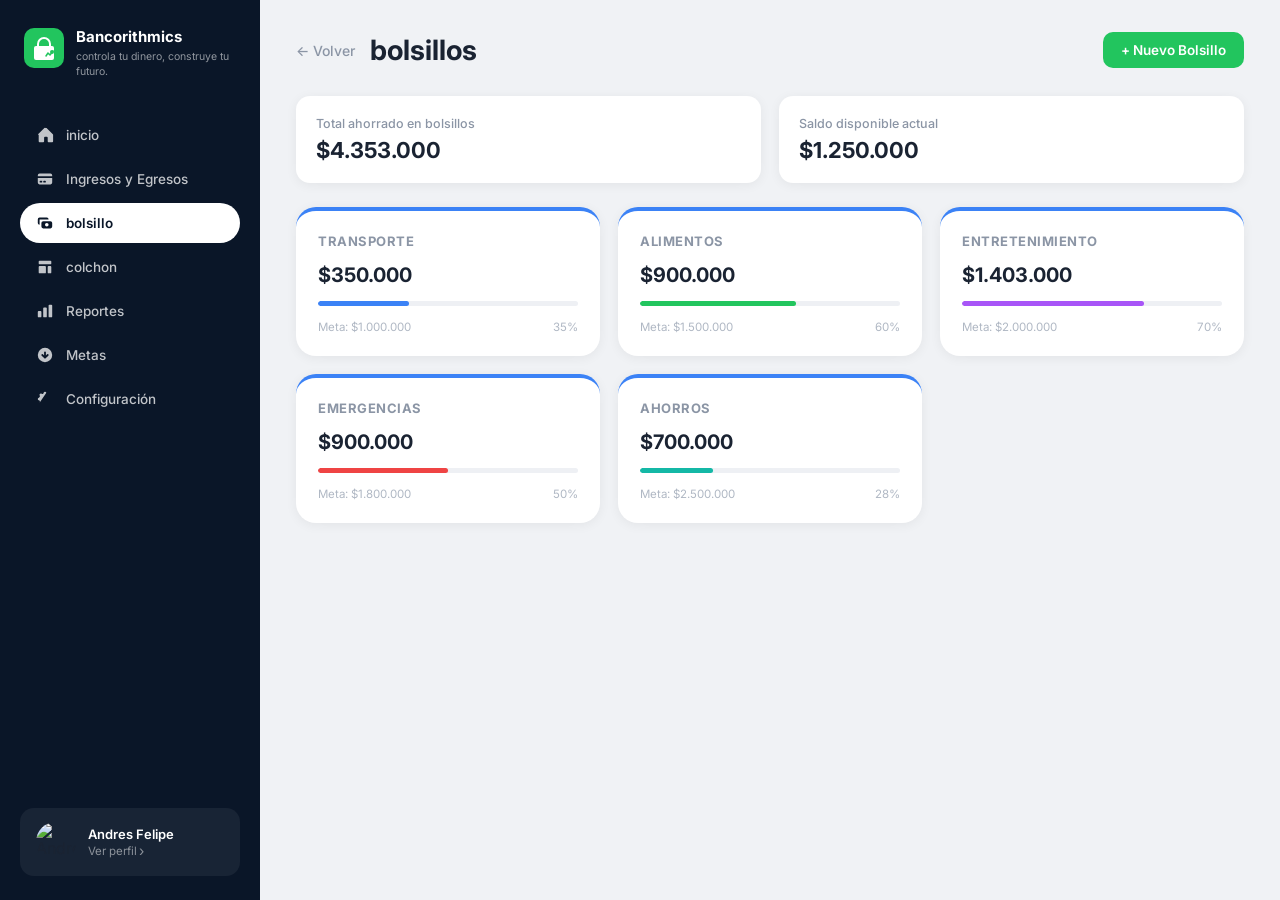
==== bolsillos.html @ 3cfa64b6 "Bolsillos" ====
<!DOCTYPE html>
<html lang="es">
<head>
    <meta charset="UTF-8">
    <meta name="viewport" content="width=device-width, initial-scale=1.0">
    <title>Bancorithmics - Bolsillos</title>
    <link rel="preconnect" href="https://fonts.googleapis.com">
    <link rel="preconnect" href="https://fonts.gstatic.com" crossorigin>
    <link href="https://fonts.googleapis.com/css2?family=Inter:wght@400;500;600;700&display=swap" rel="stylesheet">
    <link rel="stylesheet" href="style.css">
    <link rel="stylesheet" href="bolsillos.css">
</head>
<body>
    <div class="dashboard">
        <!-- Sidebar -->
        <aside class="sidebar">
            <div class="sidebar-top">
                <div class="brand">
                    <div class="brand-icon">
                        <svg viewBox="0 0 40 40" fill="none" xmlns="http://www.w3.org/2000/svg">
                            <rect width="40" height="40" rx="10" fill="#22C55E"/>
                            <path d="M12 18h16a2 2 0 012 2v10a2 2 0 01-2 2H12a2 2 0 01-2-2V20a2 2 0 012-2z" fill="#fff"/>
                            <path d="M14 18v-2a6 6 0 1112 0v2" stroke="#fff" stroke-width="2" stroke-linecap="round"/>
                            <circle cx="28" cy="24" r="2" fill="#22C55E"/>
                            <path d="M22 28l2-3 2 2 3-4" stroke="#22C55E" stroke-width="1.5" stroke-linecap="round" stroke-linejoin="round"/>
                        </svg>
                    </div>
                    <div class="brand-text">
                        <span class="brand-name">Bancorithmics</span>
                        <span class="brand-tagline">controla tu dinero, construye tu futuro.</span>
                    </div>
                </div>

                <nav class="sidebar-nav">
                    <a href="index.html" class="nav-item">
                        <svg class="nav-icon" viewBox="0 0 20 20" fill="currentColor"><path d="M10.707 2.293a1 1 0 00-1.414 0l-7 7A1 1 0 003 10v7a1 1 0 001 1h4a1 1 0 001-1v-4a1 1 0 011-1h2a1 1 0 011 1v4a1 1 0 001 1h4a1 1 0 001-1v-7a1 1 0 00-.293-.707l-7-7z"/></svg>
                        inicio
                    </a>
                    <a href="#" class="nav-item">
                        <svg class="nav-icon" viewBox="0 0 20 20" fill="currentColor"><path d="M4 4a2 2 0 00-2 2v1h16V6a2 2 0 00-2-2H4z"/><path fill-rule="evenodd" d="M18 9H2v5a2 2 0 002 2h12a2 2 0 002-2V9zM4 13a1 1 0 011-1h1a1 1 0 110 2H5a1 1 0 01-1-1zm5-1a1 1 0 100 2h1a1 1 0 100-2H9z" clip-rule="evenodd"/></svg>
                        Ingresos y Egresos
                    </a>
                    <a href="bolsillos.html" class="nav-item active">
                        <svg class="nav-icon" viewBox="0 0 20 20" fill="currentColor"><path fill-rule="evenodd" d="M4 4a2 2 0 00-2 2v4a2 2 0 002 2V6h10a2 2 0 00-2-2H4zm2 6a2 2 0 012-2h8a2 2 0 012 2v4a2 2 0 01-2 2H8a2 2 0 01-2-2v-4zm6 4a2 2 0 100-4 2 2 0 000 4z" clip-rule="evenodd"/></svg>
                        bolsillo
                    </a>
                    <a href="#" class="nav-item">
                        <svg class="nav-icon" viewBox="0 0 20 20" fill="currentColor"><path d="M3 4a1 1 0 011-1h12a1 1 0 011 1v2a1 1 0 01-1 1H4a1 1 0 01-1-1V4zM3 10a1 1 0 011-1h6a1 1 0 011 1v6a1 1 0 01-1 1H4a1 1 0 01-1-1v-6zM14 9a1 1 0 00-1 1v6a1 1 0 001 1h2a1 1 0 001-1v-6a1 1 0 00-1-1h-2z"/></svg>
                        colchon
                    </a>
                    <a href="#" class="nav-item">
                        <svg class="nav-icon" viewBox="0 0 20 20" fill="currentColor"><path d="M2 11a1 1 0 011-1h2a1 1 0 011 1v5a1 1 0 01-1 1H3a1 1 0 01-1-1v-5zM8 7a1 1 0 011-1h2a1 1 0 011 1v9a1 1 0 01-1 1H9a1 1 0 01-1-1V7zM14 4a1 1 0 011-1h2a1 1 0 011 1v12a1 1 0 01-1 1h-2a1 1 0 01-1-1V4z"/></svg>
                        Reportes
                    </a>
                    <a href="#" class="nav-item">
                        <svg class="nav-icon" viewBox="0 0 20 20" fill="currentColor"><path fill-rule="evenodd" d="M10 18a8 8 0 100-16 8 8 0 000 16zm1-11a1 1 0 10-2 0v3.586L7.707 9.293a1 1 0 00-1.414 1.414l3 3a1 1 0 001.414 0l3-3a1 1 0 00-1.414-1.414L11 10.586V7z" clip-rule="evenodd"/></svg>
                        Metas
                    </a>
                    <a href="#" class="nav-item">
                        <svg class="nav-icon" viewBox="0 0 20 20" fill="currentColor"><path fill-rule="evenodd" d="M11.49 3.17c-.38-1.56-2.6-1.56-2.98 0a1.532 1.532 0 01-2.286.948c-1.372-.836-2.942.734-2.106 2.106.54.885.06 2.042-.947 2.287-1.561.379-1.561 2.6 0 2.978a1.532 1.532 0 01.947 2.287-.836 1.372.734 2.942 2.106 2.106a1.532 1.532 0 012.287.947c.379 1.561 2.6 1.561 2.978 0a1.533 1.533 0 012.287-.947c1.372.836 2.942-.734 2.106-2.106a1.533 1.533 0 01.947-2.287c1.561-.379 1.561-2.6 0-2.978a1.532 1.532 0 01-.947-2.287c.836-1.372-.734-2.942-2.106-2.106a1.532 1.532 0 01-2.287-.947zM10 13a3 3 0 100-6 3 3 0 000 6z" clip-rule="evenodd"/></svg>
                        Configuración
                    </a>
                </nav>
            </div>

            <div class="sidebar-profile">
                <img src="https://i.pravatar.cc/80?img=12" alt="Andres Felipe" class="profile-avatar">
                <div class="profile-info">
                    <span class="profile-name">Andres Felipe</span>
                    <a href="#" class="profile-link">Ver perfil <span>&rsaquo;</span></a>
                </div>
            </div>
        </aside>

        <!-- Main content -->
        <main class="main">
            <header class="main-header">
                <div class="header-title-wrapper">
                    <a href="index.html" class="back-link">&larr; Volver</a>
                    <h1 class="page-title">bolsillos</h1>
                </div>
                <div class="header-actions">
                    <button class="btn-primary" id="btn-crear-bolsillo">+ Nuevo Bolsillo</button>
                </div>
            </header>

            <!-- Summary Stats for Pockets -->
            <section class="bolsillos-stats">
                <div class="stat-card">
                    <span class="stat-label">Total ahorrado en bolsillos</span>
                    <span class="stat-amount" id="total-bolsillos">$4.353.000</span>
                </div>
                <div class="stat-card">
                    <span class="stat-label">Saldo disponible actual</span>
                    <span class="stat-amount" id="saldo-disponible-view">$1.250.000</span>
                </div>
            </section>

            <!-- Pockets Grid -->
            <section class="bolsillos-grid" id="bolsillos-grid">
                <article class="bolsillo-card" onclick="openTransferModal('transporte')">
                    <div class="bolsillo-card-header">
                        <span class="bolsillo-title">TRANSPORTE</span>
                    </div>
                    <span class="bolsillo-amount">$350.000</span>
                    <div class="progress-bar">
                        <div class="progress-fill fill-blue" style="width: 35%"></div>
                    </div>
                    <div class="bolsillo-footer">
                        <span>Meta: $1.000.000</span>
                        <span>35%</span>
                    </div>
                </article>

                <article class="bolsillo-card" onclick="openTransferModal('alimentos')">
                    <div class="bolsillo-card-header">
                        <span class="bolsillo-title">ALIMENTOS</span>
                    </div>
                    <span class="bolsillo-amount">$900.000</span>
                    <div class="progress-bar">
                        <div class="progress-fill fill-green" style="width: 60%"></div>
                    </div>
                    <div class="bolsillo-footer">
                        <span>Meta: $1.500.000</span>
                        <span>60%</span>
                    </div>
                </article>

                <article class="bolsillo-card" onclick="openTransferModal('entretenimiento')">
                    <div class="bolsillo-card-header">
                        <span class="bolsillo-title">ENTRETENIMIENTO</span>
                    </div>
                    <span class="bolsillo-amount">$1.403.000</span>
                    <div class="progress-bar">
                        <div class="progress-fill fill-purple" style="width: 70%"></div>
                    </div>
                    <div class="bolsillo-footer">
                        <span>Meta: $2.000.000</span>
                        <span>70%</span>
                    </div>
                </article>

                <article class="bolsillo-card" onclick="openTransferModal('emergencias')">
                    <div class="bolsillo-card-header">
                        <span class="bolsillo-title">EMERGENCIAS</span>
                    </div>
                    <span class="bolsillo-amount">$900.000</span>
                    <div class="progress-bar">
                        <div class="progress-fill fill-red" style="width: 50%"></div>
                    </div>
                    <div class="bolsillo-footer">
                        <span>Meta: $1.800.000</span>
                        <span>50%</span>
                    </div>
                </article>

                <article class="bolsillo-card" onclick="openTransferModal('ahorros')">
                    <div class="bolsillo-card-header">
                        <span class="bolsillo-title">AHORROS</span>
                    </div>
                    <span class="bolsillo-amount">$700.000</span>
                    <div class="progress-bar">
                        <div class="progress-fill fill-teal" style="width: 28%"></div>
                    </div>
                    <div class="bolsillo-footer">
                        <span>Meta: $2.500.000</span>
                        <span>28%</span>
                    </div>
                </article>
            </section>
        </main>
    </div>

    <!-- Modal: Transferir o Gestionar Bolsillo -->
    <div class="modal-overlay" id="modal-transfer" hidden>
        <div class="modal">
            <div class="modal-header-box">
                <button class="modal-close" data-close-modal>&times;</button>
                <h2 id="modal-pocket-title">Bolsillo</h2>
                <span class="modal-pocket-amount" id="modal-pocket-balance">$0</span>
                <span class="modal-pocket-goal" id="modal-pocket-goal">Meta: $0</span>
            </div>

            <div class="modal-tabs">
                <button class="modal-tab active" data-tab="guardar">Guardar</button>
                <button class="modal-tab" data-tab="sacar">Sacar</button>
                <button class="modal-tab" data-tab="meta">Editar Meta</button>
            </div>

            <div class="modal-body">
                <div class="tab-panel active" id="tab-guardar">
                    <label>¿Cuánto dinero deseas guardar?</label>
                    <input type="number" class="modal-input" id="input-guardar" placeholder="Ej: 50000">
                    <p class="modal-subtext">Disponible: <span id="disponible-guardar">$0</span></p>
                    <button class="btn-action" id="btn-confirm-guardar">Guardar en bolsillo</button>
                </div>

                <div class="tab-panel" id="tab-sacar">
                    <label>¿Cuánto dinero deseas retirar?</label>
                    <input type="number" class="modal-input" id="input-sacar" placeholder="Ej: 20000">
                    <p class="modal-subtext">En bolsillo: <span id="en-bolsillo-sacar">$0</span></p>
                    <button class="btn-action" id="btn-confirm-sacar">Sacar a disponible</button>
                </div>

                <div class="tab-panel" id="tab-meta">
                    <label>Nueva meta de ahorro</label>
                    <input type="number" class="modal-input" id="input-meta" placeholder="Ej: 1000000">
                    <button class="btn-action" id="btn-confirm-meta">Actualizar meta</button>
                </div>
            </div>
        </div>
    </div>

    <!-- Modal: Crear Nuevo Bolsillo -->
    <div class="modal-overlay" id="modal-crear" hidden>
        <div class="modal">
            <div class="modal-header-box">
                <button class="modal-close" data-close-modal>&times;</button>
                <h2>Crear Nuevo Bolsillo</h2>
            </div>
            <div class="modal-body">
                <label>Nombre del bolsillo</label>
                <input type="text" class="modal-input" id="input-nombre-nuevo" placeholder="Ej: Viaje, Universidad...">
                
                <label>Meta de ahorro inicial (Opcional)</label>
                <input type="number" class="modal-input" id="input-meta-nuevo" placeholder="Ej: 500000">

                <button class="btn-action" id="btn-confirm-crear">Crear Bolsillo</button>
            </div>
        </div>
    </div>

    <!-- Toast de notificaciones -->
    <div class="toast-container" id="toast-container"></div>

    <script src="script.js"></script>
</body>
</html>
---- style.css ----
/* ===== Variables ===== */
:root {
    --sidebar-bg: #0a1628;
    --sidebar-hover: rgba(255, 255, 255, 0.06);
    --sidebar-text: rgba(255, 255, 255, 0.75);
    --sidebar-active-bg: #ffffff;
    --sidebar-active-text: #0a1628;
    --main-bg: #f0f2f5;
    --card-bg: #ffffff;
    --text-primary: #1a2332;
    --text-secondary: #8b95a5;
    --text-muted: #b0b8c4;
    --link-blue: #3b82f6;
    --green: #22c55e;
    --green-light: #dcfce7;
    --blue: #3b82f6;
    --blue-light: #dbeafe;
    --red: #ef4444;
    --red-light: #fee2e2;
    --purple: #a855f7;
    --purple-light: #f3e8ff;
    --teal: #14b8a6;
    --teal-light: #ccfbf1;
    --shadow: 0 2px 12px rgba(0, 0, 0, 0.06);
    --radius-lg: 20px;
    --radius-md: 14px;
    --radius-sm: 10px;
    --sidebar-width: 260px;
}

/* ===== Reset ===== */
*, *::before, *::after {
    box-sizing: border-box;
    margin: 0;
    padding: 0;
}

body {
    font-family: 'Inter', 'Segoe UI', system-ui, sans-serif;
    background: var(--main-bg);
    color: var(--text-primary);
    min-height: 100vh;
    -webkit-font-smoothing: antialiased;
}

a {
    text-decoration: none;
    color: inherit;
}

button {
    border: none;
    background: none;
    cursor: pointer;
    font-family: inherit;
}

/* ===== Layout ===== */
.dashboard {
    display: flex;
    min-height: 100vh;
}

/* ===== Sidebar ===== */
.sidebar {
    width: var(--sidebar-width);
    min-width: var(--sidebar-width);
    background: var(--sidebar-bg);
    display: flex;
    flex-direction: column;
    justify-content: space-between;
    padding: 28px 20px 24px;
    position: fixed;
    top: 0;
    left: 0;
    bottom: 0;
    z-index: 100;
}

.sidebar-top {
    display: flex;
    flex-direction: column;
    gap: 36px;
}

.brand {
    display: flex;
    align-items: flex-start;
    gap: 12px;
    padding: 0 4px;
}

.brand-icon svg {
    width: 40px;
    height: 40px;
    flex-shrink: 0;
}

.brand-text {
    display: flex;
    flex-direction: column;
    gap: 4px;
}

.brand-name {
    font-size: 15px;
    font-weight: 700;
    color: #ffffff;
    line-height: 1.2;
}

.brand-tagline {
    font-size: 10.5px;
    color: rgba(255, 255, 255, 0.55);
    line-height: 1.4;
}

.sidebar-nav {
    display: flex;
    flex-direction: column;
    gap: 4px;
}

.nav-item {
    display: flex;
    align-items: center;
    gap: 12px;
    padding: 11px 16px;
    border-radius: 50px;
    font-size: 13.5px;
    font-weight: 500;
    color: var(--sidebar-text);
    transition: background 0.15s, color 0.15s;
}

.nav-item:hover {
    background: var(--sidebar-hover);
    color: #ffffff;
}

.nav-item.active {
    background: var(--sidebar-active-bg);
    color: var(--sidebar-active-text);
    font-weight: 600;
}

.nav-icon {
    width: 18px;
    height: 18px;
    flex-shrink: 0;
}

.sidebar-profile {
    display: flex;
    align-items: center;
    gap: 12px;
    padding: 14px 16px;
    background: rgba(255, 255, 255, 0.06);
    border-radius: var(--radius-md);
    margin-top: 24px;
}

.profile-avatar {
    width: 40px;
    height: 40px;
    border-radius: 50%;
    object-fit: cover;
    flex-shrink: 0;
}

.profile-info {
    display: flex;
    flex-direction: column;
    gap: 2px;
}

.profile-name {
    font-size: 13px;
    font-weight: 600;
    color: #ffffff;
}

.profile-link {
    font-size: 11.5px;
    color: rgba(255, 255, 255, 0.5);
    display: flex;
    align-items: center;
    gap: 2px;
}

.profile-link span {
    font-size: 14px;
    line-height: 1;
}

/* ===== Main ===== */
.main {
    flex: 1;
    margin-left: var(--sidebar-width);
    padding: 32px 36px 40px;
    min-height: 100vh;
}

.main-header {
    display: flex;
    align-items: center;
    justify-content: space-between;
    margin-bottom: 28px;
}

.page-title {
    font-size: 28px;
    font-weight: 700;
    color: var(--text-primary);
    text-transform: lowercase;
}

.header-actions {
    display: flex;
    gap: 10px;
}

.icon-btn {
    width: 42px;
    height: 42px;
    background: var(--card-bg);
    border-radius: var(--radius-sm);
    box-shadow: var(--shadow);
    display: flex;
    align-items: center;
    justify-content: center;
    color: var(--text-secondary);
    transition: color 0.15s, box-shadow 0.15s;
}

.icon-btn svg {
    width: 20px;
    height: 20px;
}

.icon-btn:hover {
    color: var(--text-primary);
    box-shadow: 0 4px 16px rgba(0, 0, 0, 0.1);
}

/* ===== Summary Cards ===== */
.summary-cards {
    display: grid;
    grid-template-columns: repeat(4, 1fr);
    gap: 18px;
    margin-bottom: 24px;
}

.summary-card {
    background: var(--card-bg);
    border-radius: var(--radius-lg);
    box-shadow: var(--shadow);
    padding: 22px 20px;
    display: flex;
    align-items: flex-start;
    gap: 14px;
}

.summary-icon {
    width: 44px;
    height: 44px;
    border-radius: 12px;
    display: flex;
    align-items: center;
    justify-content: center;
    flex-shrink: 0;
}

.summary-icon svg {
    width: 22px;
    height: 22px;
}

.icon-green {
    background: var(--green-light);
    color: var(--green);
}

.icon-blue {
    background: var(--blue-light);
    color: var(--blue);
}

.icon-green-light {
    background: #ecfdf5;
    color: #10b981;
}

.icon-red {
    background: var(--red-light);
    color: var(--red);
}

.summary-data {
    display: flex;
    flex-direction: column;
    gap: 2px;
    min-width: 0;
}

.summary-label {
    font-size: 12px;
    color: var(--text-secondary);
    font-weight: 500;
}

.summary-amount {
    font-size: 20px;
    font-weight: 700;
    color: var(--text-primary);
    letter-spacing: -0.3px;
    line-height: 1.3;
}

.summary-sub {
    font-size: 11px;
    color: var(--text-muted);
    margin-top: 2px;
}

/* ===== Panels ===== */
.panels {
    display: grid;
    grid-template-columns: 1.15fr 0.85fr;
    gap: 20px;
    align-items: start;
}

.panel {
    background: var(--card-bg);
    border-radius: var(--radius-lg);
    box-shadow: var(--shadow);
    padding: 24px 26px;
}

.panel-header {
    display: flex;
    align-items: center;
    justify-content: space-between;
    margin-bottom: 22px;
}

.panel-title {
    font-size: 16px;
    font-weight: 700;
    color: var(--text-primary);
}

.panel-link {
    font-size: 13px;
    font-weight: 500;
    color: var(--link-blue);
}

.panel-link:hover {
    text-decoration: underline;
}

/* ===== Movements ===== */
.movement-list {
    display: flex;
    flex-direction: column;
    gap: 6px;
}

.movement-item {
    display: flex;
    align-items: center;
    justify-content: space-between;
    padding: 14px 0;
    border-bottom: 1px solid #f0f2f5;
}

.movement-item:last-child {
    border-bottom: none;
    padding-bottom: 0;
}

.movement-left {
    display: flex;
    align-items: center;
    gap: 14px;
}

.movement-icon {
    width: 44px;
    height: 44px;
    border-radius: 12px;
    display: flex;
    align-items: center;
    justify-content: center;
    flex-shrink: 0;
}

.movement-icon svg {
    width: 20px;
    height: 20px;
}

.icon-green-bg {
    background: var(--green-light);
    color: var(--green);
}

.icon-red-bg {
    background: var(--red-light);
    color: var(--red);
}

.movement-info {
    display: flex;
    flex-direction: column;
    gap: 2px;
}

.movement-name {
    font-size: 14px;
    font-weight: 600;
    color: var(--text-primary);
    text-transform: capitalize;
}

.movement-type {
    font-size: 12px;
    color: var(--text-muted);
}

.movement-right {
    display: flex;
    flex-direction: column;
    align-items: flex-end;
    gap: 4px;
}

.movement-amount {
    font-size: 14px;
    font-weight: 700;
}

.movement-amount.positive {
    color: var(--green);
}

.movement-amount.negative {
    color: var(--red);
}

.movement-date {
    font-size: 12px;
    color: var(--text-muted);
}

/* ===== Pockets ===== */
.pocket-list {
    display: flex;
    flex-direction: column;
    gap: 18px;
}

.pocket-item {
    display: flex;
    flex-direction: column;
    gap: 8px;
}

.pocket-row {
    display: flex;
    align-items: center;
    justify-content: space-between;
}

.pocket-left {
    display: flex;
    align-items: center;
    gap: 10px;
}

.pocket-icon {
    width: 32px;
    height: 32px;
    border-radius: 8px;
    display: flex;
    align-items: center;
    justify-content: center;
    flex-shrink: 0;
}

.pocket-icon svg {
    width: 16px;
    height: 16px;
}

.icon-blue-bg {
    background: var(--blue-light);
    color: var(--blue);
}

.icon-purple-bg {
    background: var(--purple-light);
    color: var(--purple);
}

.icon-teal-bg {
    background: var(--teal-light);
    color: var(--teal);
}

.pocket-name {
    font-size: 11.5px;
    font-weight: 700;
    color: var(--text-primary);
    letter-spacing: 0.3px;
}

.pocket-amount {
    font-size: 13px;
    font-weight: 700;
    color: var(--text-primary);
}

.progress-bar {
    height: 5px;
    background: #eef0f4;
    border-radius: 99px;
    overflow: hidden;
}

.progress-fill {
    height: 100%;
    border-radius: 99px;
    transition: width 0.4s ease;
}

.fill-blue { background: var(--blue); }
.fill-green { background: var(--green); }
.fill-purple { background: var(--purple); }
.fill-red { background: var(--red); }
.fill-teal { background: var(--teal); }

/* ===== Responsive ===== */
@media (max-width: 1200px) {
    .summary-cards {
        grid-template-columns: repeat(2, 1fr);
    }

    .panels {
        grid-template-columns: 1fr;
    }
}

@media (max-width: 768px) {
    .sidebar {
        transform: translateX(-100%);
    }

    .main {
        margin-left: 0;
        padding: 24px 20px;
    }

    .summary-cards {
        grid-template-columns: 1fr;
    }

    .page-title {
        font-size: 24px;
    }
}
---- bolsillos.css ----
/* ===== Estilos específicos para Bolsillos (Estilo Junior Avanzado) ===== */
.header-title-wrapper {
    display: flex;
    align-items: center;
    gap: 15px;
}

.back-link {
    font-size: 14px;
    font-weight: 500;
    color: var(--text-secondary);
    transition: color 0.15s;
}

.back-link:hover {
    color: var(--text-primary);
}

.bolsillos-stats {
    display: grid;
    grid-template-columns: repeat(2, 1fr);
    gap: 18px;
    margin-bottom: 24px;
}

.stat-card {
    background: var(--card-bg);
    border-radius: var(--radius-md);
    padding: 20px;
    box-shadow: var(--shadow);
    display: flex;
    flex-direction: column;
    gap: 6px;
}

.stat-label {
    font-size: 12.5px;
    color: var(--text-secondary);
    font-weight: 500;
}

.stat-amount {
    font-size: 22px;
    font-weight: 700;
    color: var(--text-primary);
}

.bolsillos-grid {
    display: grid;
    grid-template-columns: repeat(auto-fill, minmax(260px, 1fr));
    gap: 18px;
}

.bolsillo-card {
    background: var(--card-bg);
    border-radius: var(--radius-lg);
    box-shadow: var(--shadow);
    padding: 22px;
    display: flex;
    flex-direction: column;
    gap: 14px;
    cursor: pointer;
    border-top: 4px solid var(--blue);
    transition: transform 0.15s ease, box-shadow 0.15s ease;
}

.bolsillo-card:hover {
    transform: translateY(-2px);
    box-shadow: 0 6px 20px rgba(0, 0, 0, 0.08);
}

.bolsillo-card-header {
    display: flex;
    justify-content: space-between;
    align-items: flex-start;
}

.bolsillo-title {
    font-size: 13px;
    font-weight: 700;
    color: var(--text-secondary);
    letter-spacing: 0.5px;
}

.bolsillo-amount {
    font-size: 20px;
    font-weight: 700;
    color: var(--text-primary);
}

.bolsillo-footer {
    display: flex;
    justify-content: space-between;
    align-items: center;
    font-size: 11.5px;
    color: var(--text-muted);
}

/* Botones y Modales Sencillos */
.btn-primary {
    background: var(--green);
    color: #ffffff;
    padding: 10px 18px;
    border-radius: var(--radius-sm);
    font-size: 13.5px;
    font-weight: 600;
    transition: opacity 0.15s;
}

.btn-primary:hover {
    opacity: 0.9;
}

.modal-overlay {
    position: fixed;
    top: 0;
    left: 0;
    width: 100%;
    height: 100%;
    background: rgba(10, 22, 40, 0.6);
    display: flex;
    justify-content: center;
    align-items: center;
    z-index: 1000;
}

.modal-overlay[hidden] {
    display: none;
}

.modal {
    background: #ffffff;
    width: 100%;
    max-width: 380px;
    border-radius: var(--radius-lg);
    padding: 24px;
    box-shadow: 0 10px 30px rgba(0, 0, 0, 0.15);
}

.modal-header-box {
    position: relative;
    text-align: center;
    margin-bottom: 16px;
}

.modal-close {
    position: absolute;
    right: 0;
    top: 0;
    font-size: 20px;
    color: var(--text-secondary);
}

.modal-header-box h2 {
    font-size: 16px;
    font-weight: 700;
    color: var(--text-primary);
    margin-bottom: 4px;
}

.modal-pocket-amount {
    font-size: 24px;
    font-weight: 700;
    color: var(--green);
    display: block;
}

.modal-pocket-goal {
    font-size: 12px;
    color: var(--text-muted);
}

.modal-tabs {
    display: flex;
    border-bottom: 1px solid #eef0f4;
    margin-bottom: 16px;
}

.modal-tab {
    flex: 1;
    padding: 8px;
    font-size: 12.5px;
    font-weight: 500;
    color: var(--text-secondary);
    text-align: center;
    border-bottom: 2px solid transparent;
}

.modal-tab.active {
    color: var(--blue);
    border-bottom-color: var(--blue);
    font-weight: 600;
}

.tab-panel {
    display: none;
}

.tab-panel.active {
    display: block;
}

.modal-body label {
    font-size: 12px;
    font-weight: 500;
    color: var(--text-secondary);
    display: block;
    margin-bottom: 6px;
}

.modal-input {
    width: 100%;
    padding: 10px 12px;
    border: 1px solid #d1d5db;
    border-radius: var(--radius-sm);
    font-size: 15px;
    font-family: inherit;
    margin-bottom: 8px;
}

.modal-subtext {
    font-size: 12px;
    color: var(--text-muted);
    margin-bottom: 16px;
}

.btn-action {
    width: 100%;
    background: var(--blue);
    color: white;
    padding: 12px;
    border-radius: var(--radius-sm);
    font-size: 14px;
    font-weight: 600;
    margin-top: 6px;
}

.toast-container {
    position: fixed;
    bottom: 20px;
    right: 20px;
    z-index: 2000;
    display: flex;
    flex-direction: column;
    gap: 8px;
}

.toast {
    background: #0a1628;
    color: white;
    padding: 10px 16px;
    border-radius: var(--radius-sm);
    font-size: 13px;
    box-shadow: 0 4px 12px rgba(0,0,0,0.15);
}

@media (max-width: 768px) {
    .bolsillos-stats {
        grid-template-columns: 1fr;
    }
}
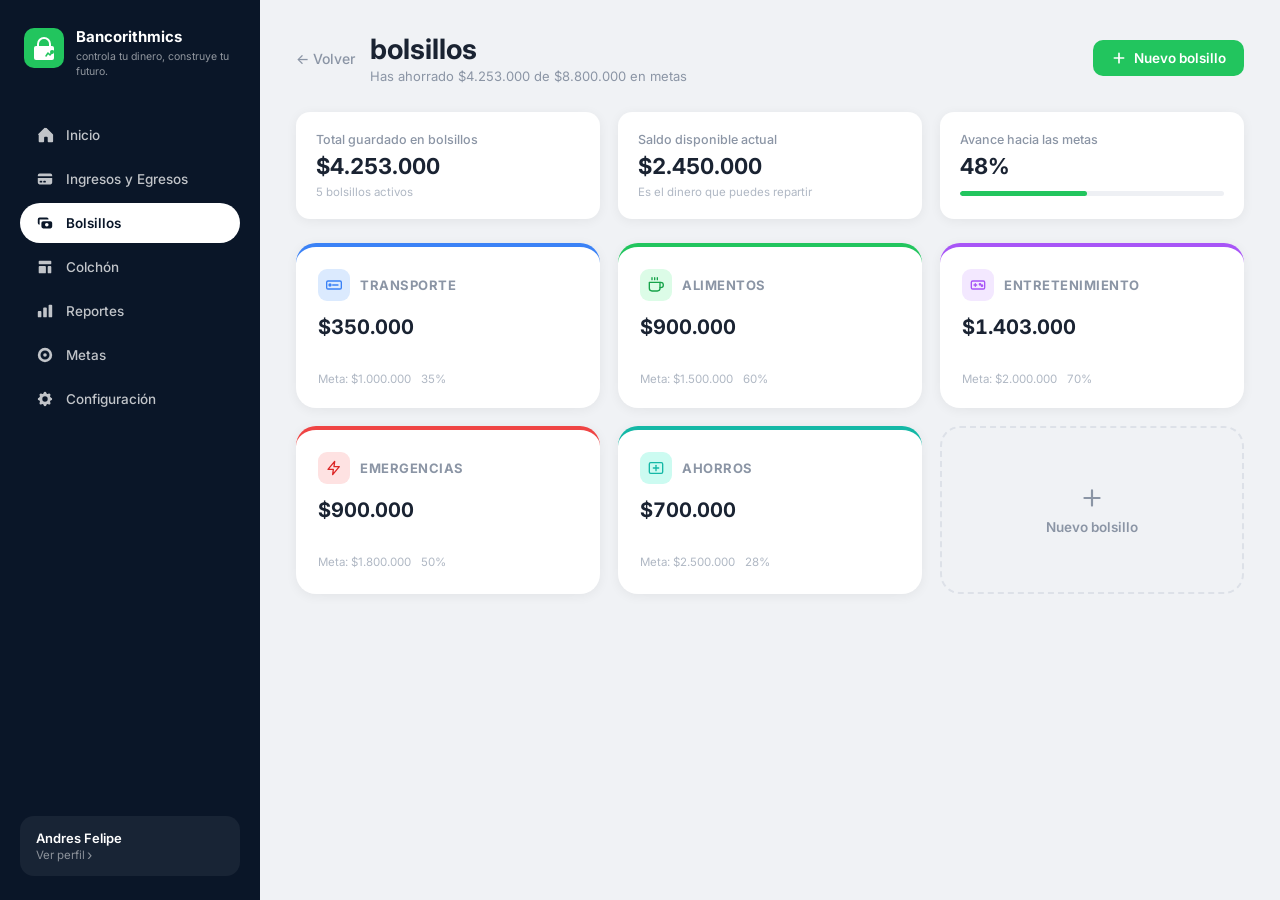
==== commit 64de6c07: "Cambios finales" ====
--- a/bolsillos.html
+++ b/bolsillos.html
@@ -8,231 +8,183 @@
     <link rel="preconnect" href="https://fonts.gstatic.com" crossorigin>
     <link href="https://fonts.googleapis.com/css2?family=Inter:wght@400;500;600;700&display=swap" rel="stylesheet">
     <link rel="stylesheet" href="style.css">
+    <link rel="stylesheet" href="paginas.css">
     <link rel="stylesheet" href="bolsillos.css">
 </head>
 <body>
     <div class="dashboard">
-        <!-- Sidebar -->
-        <aside class="sidebar">
-            <div class="sidebar-top">
-                <div class="brand">
-                    <div class="brand-icon">
-                        <svg viewBox="0 0 40 40" fill="none" xmlns="http://www.w3.org/2000/svg">
-                            <rect width="40" height="40" rx="10" fill="#22C55E"/>
-                            <path d="M12 18h16a2 2 0 012 2v10a2 2 0 01-2 2H12a2 2 0 01-2-2V20a2 2 0 012-2z" fill="#fff"/>
-                            <path d="M14 18v-2a6 6 0 1112 0v2" stroke="#fff" stroke-width="2" stroke-linecap="round"/>
-                            <circle cx="28" cy="24" r="2" fill="#22C55E"/>
-                            <path d="M22 28l2-3 2 2 3-4" stroke="#22C55E" stroke-width="1.5" stroke-linecap="round" stroke-linejoin="round"/>
-                        </svg>
-                    </div>
-                    <div class="brand-text">
-                        <span class="brand-name">Bancorithmics</span>
-                        <span class="brand-tagline">controla tu dinero, construye tu futuro.</span>
-                    </div>
-                </div>
+        <aside class="sidebar"></aside>
 
-                <nav class="sidebar-nav">
-                    <a href="index.html" class="nav-item">
-                        <svg class="nav-icon" viewBox="0 0 20 20" fill="currentColor"><path d="M10.707 2.293a1 1 0 00-1.414 0l-7 7A1 1 0 003 10v7a1 1 0 001 1h4a1 1 0 001-1v-4a1 1 0 011-1h2a1 1 0 011 1v4a1 1 0 001 1h4a1 1 0 001-1v-7a1 1 0 00-.293-.707l-7-7z"/></svg>
-                        inicio
-                    </a>
-                    <a href="#" class="nav-item">
-                        <svg class="nav-icon" viewBox="0 0 20 20" fill="currentColor"><path d="M4 4a2 2 0 00-2 2v1h16V6a2 2 0 00-2-2H4z"/><path fill-rule="evenodd" d="M18 9H2v5a2 2 0 002 2h12a2 2 0 002-2V9zM4 13a1 1 0 011-1h1a1 1 0 110 2H5a1 1 0 01-1-1zm5-1a1 1 0 100 2h1a1 1 0 100-2H9z" clip-rule="evenodd"/></svg>
-                        Ingresos y Egresos
-                    </a>
-                    <a href="bolsillos.html" class="nav-item active">
-                        <svg class="nav-icon" viewBox="0 0 20 20" fill="currentColor"><path fill-rule="evenodd" d="M4 4a2 2 0 00-2 2v4a2 2 0 002 2V6h10a2 2 0 00-2-2H4zm2 6a2 2 0 012-2h8a2 2 0 012 2v4a2 2 0 01-2 2H8a2 2 0 01-2-2v-4zm6 4a2 2 0 100-4 2 2 0 000 4z" clip-rule="evenodd"/></svg>
-                        bolsillo
-                    </a>
-                    <a href="#" class="nav-item">
-                        <svg class="nav-icon" viewBox="0 0 20 20" fill="currentColor"><path d="M3 4a1 1 0 011-1h12a1 1 0 011 1v2a1 1 0 01-1 1H4a1 1 0 01-1-1V4zM3 10a1 1 0 011-1h6a1 1 0 011 1v6a1 1 0 01-1 1H4a1 1 0 01-1-1v-6zM14 9a1 1 0 00-1 1v6a1 1 0 001 1h2a1 1 0 001-1v-6a1 1 0 00-1-1h-2z"/></svg>
-                        colchon
-                    </a>
-                    <a href="#" class="nav-item">
-                        <svg class="nav-icon" viewBox="0 0 20 20" fill="currentColor"><path d="M2 11a1 1 0 011-1h2a1 1 0 011 1v5a1 1 0 01-1 1H3a1 1 0 01-1-1v-5zM8 7a1 1 0 011-1h2a1 1 0 011 1v9a1 1 0 01-1 1H9a1 1 0 01-1-1V7zM14 4a1 1 0 011-1h2a1 1 0 011 1v12a1 1 0 01-1 1h-2a1 1 0 01-1-1V4z"/></svg>
-                        Reportes
-                    </a>
-                    <a href="#" class="nav-item">
-                        <svg class="nav-icon" viewBox="0 0 20 20" fill="currentColor"><path fill-rule="evenodd" d="M10 18a8 8 0 100-16 8 8 0 000 16zm1-11a1 1 0 10-2 0v3.586L7.707 9.293a1 1 0 00-1.414 1.414l3 3a1 1 0 001.414 0l3-3a1 1 0 00-1.414-1.414L11 10.586V7z" clip-rule="evenodd"/></svg>
-                        Metas
-                    </a>
-                    <a href="#" class="nav-item">
-                        <svg class="nav-icon" viewBox="0 0 20 20" fill="currentColor"><path fill-rule="evenodd" d="M11.49 3.17c-.38-1.56-2.6-1.56-2.98 0a1.532 1.532 0 01-2.286.948c-1.372-.836-2.942.734-2.106 2.106.54.885.06 2.042-.947 2.287-1.561.379-1.561 2.6 0 2.978a1.532 1.532 0 01.947 2.287-.836 1.372.734 2.942 2.106 2.106a1.532 1.532 0 012.287.947c.379 1.561 2.6 1.561 2.978 0a1.533 1.533 0 012.287-.947c1.372.836 2.942-.734 2.106-2.106a1.533 1.533 0 01.947-2.287c1.561-.379 1.561-2.6 0-2.978a1.532 1.532 0 01-.947-2.287c.836-1.372-.734-2.942-2.106-2.106a1.532 1.532 0 01-2.287-.947zM10 13a3 3 0 100-6 3 3 0 000 6z" clip-rule="evenodd"/></svg>
-                        Configuración
-                    </a>
-                </nav>
-            </div>
-
-            <div class="sidebar-profile">
-                <img src="https://i.pravatar.cc/80?img=12" alt="Andres Felipe" class="profile-avatar">
-                <div class="profile-info">
-                    <span class="profile-name">Andres Felipe</span>
-                    <a href="#" class="profile-link">Ver perfil <span>&rsaquo;</span></a>
-                </div>
-            </div>
-        </aside>
-
-        <!-- Main content -->
         <main class="main">
             <header class="main-header">
                 <div class="header-title-wrapper">
                     <a href="index.html" class="back-link">&larr; Volver</a>
-                    <h1 class="page-title">bolsillos</h1>
+                    <div>
+                        <h1 class="page-title">bolsillos</h1>
+                        <p class="page-subtitle" id="subtitulo">Organiza tu dinero por categorías</p>
+                    </div>
                 </div>
                 <div class="header-actions">
-                    <button class="btn-primary" id="btn-crear-bolsillo">+ Nuevo Bolsillo</button>
+                    <button class="btn-primary" id="btn-crear-bolsillo">
+                        <svg viewBox="0 0 24 24" fill="none" stroke="currentColor" stroke-width="2.5" stroke-linecap="round"><path d="M12 5v14M5 12h14"/></svg>
+                        Nuevo bolsillo
+                    </button>
                 </div>
             </header>
 
-            <!-- Summary Stats for Pockets -->
+            <!-- Resumen -->
             <section class="bolsillos-stats">
                 <div class="stat-card">
-                    <span class="stat-label">Total ahorrado en bolsillos</span>
-                    <span class="stat-amount" id="total-bolsillos">$4.353.000</span>
+                    <span class="stat-label">Total guardado en bolsillos</span>
+                    <span class="stat-amount" id="total-bolsillos">$0</span>
+                    <span class="stat-extra" id="extra-bolsillos"></span>
                 </div>
                 <div class="stat-card">
                     <span class="stat-label">Saldo disponible actual</span>
-                    <span class="stat-amount" id="saldo-disponible-view">$1.250.000</span>
+                    <span class="stat-amount" id="saldo-disponible-view">$0</span>
+                    <span class="stat-extra">Es el dinero que puedes repartir</span>
+                </div>
+                <div class="stat-card">
+                    <span class="stat-label">Avance hacia las metas</span>
+                    <span class="stat-amount" id="avance-metas">0%</span>
+                    <div class="progress-bar" style="margin-top:6px">
+                        <div class="progress-fill fill-green" id="barra-metas" style="width:0%"></div>
+                    </div>
                 </div>
             </section>
 
-            <!-- Pockets Grid -->
-            <section class="bolsillos-grid" id="bolsillos-grid">
-                <article class="bolsillo-card" onclick="openTransferModal('transporte')">
-                    <div class="bolsillo-card-header">
-                        <span class="bolsillo-title">TRANSPORTE</span>
-                    </div>
-                    <span class="bolsillo-amount">$350.000</span>
-                    <div class="progress-bar">
-                        <div class="progress-fill fill-blue" style="width: 35%"></div>
-                    </div>
-                    <div class="bolsillo-footer">
-                        <span>Meta: $1.000.000</span>
-                        <span>35%</span>
-                    </div>
-                </article>
-
-                <article class="bolsillo-card" onclick="openTransferModal('alimentos')">
-                    <div class="bolsillo-card-header">
-                        <span class="bolsillo-title">ALIMENTOS</span>
-                    </div>
-                    <span class="bolsillo-amount">$900.000</span>
-                    <div class="progress-bar">
-                        <div class="progress-fill fill-green" style="width: 60%"></div>
-                    </div>
-                    <div class="bolsillo-footer">
-                        <span>Meta: $1.500.000</span>
-                        <span>60%</span>
-                    </div>
-                </article>
-
-                <article class="bolsillo-card" onclick="openTransferModal('entretenimiento')">
-                    <div class="bolsillo-card-header">
-                        <span class="bolsillo-title">ENTRETENIMIENTO</span>
-                    </div>
-                    <span class="bolsillo-amount">$1.403.000</span>
-                    <div class="progress-bar">
-                        <div class="progress-fill fill-purple" style="width: 70%"></div>
-                    </div>
-                    <div class="bolsillo-footer">
-                        <span>Meta: $2.000.000</span>
-                        <span>70%</span>
-                    </div>
-                </article>
-
-                <article class="bolsillo-card" onclick="openTransferModal('emergencias')">
-                    <div class="bolsillo-card-header">
-                        <span class="bolsillo-title">EMERGENCIAS</span>
-                    </div>
-                    <span class="bolsillo-amount">$900.000</span>
-                    <div class="progress-bar">
-                        <div class="progress-fill fill-red" style="width: 50%"></div>
-                    </div>
-                    <div class="bolsillo-footer">
-                        <span>Meta: $1.800.000</span>
-                        <span>50%</span>
-                    </div>
-                </article>
-
-                <article class="bolsillo-card" onclick="openTransferModal('ahorros')">
-                    <div class="bolsillo-card-header">
-                        <span class="bolsillo-title">AHORROS</span>
-                    </div>
-                    <span class="bolsillo-amount">$700.000</span>
-                    <div class="progress-bar">
-                        <div class="progress-fill fill-teal" style="width: 28%"></div>
-                    </div>
-                    <div class="bolsillo-footer">
-                        <span>Meta: $2.500.000</span>
-                        <span>28%</span>
-                    </div>
-                </article>
-            </section>
+            <!-- Bolsillos -->
+            <section class="bolsillos-grid" id="bolsillos-grid"></section>
         </main>
     </div>
 
-    <!-- Modal: Transferir o Gestionar Bolsillo -->
+    <!-- Modal: gestionar bolsillo -->
     <div class="modal-overlay" id="modal-transfer" hidden>
-        <div class="modal">
+        <div class="modal" role="dialog" aria-modal="true" aria-labelledby="modal-pocket-title">
             <div class="modal-header-box">
-                <button class="modal-close" data-close-modal>&times;</button>
+                <button class="modal-close" data-close-modal aria-label="Cerrar">&times;</button>
                 <h2 id="modal-pocket-title">Bolsillo</h2>
                 <span class="modal-pocket-amount" id="modal-pocket-balance">$0</span>
                 <span class="modal-pocket-goal" id="modal-pocket-goal">Meta: $0</span>
             </div>
 
-            <div class="modal-tabs">
+            <div class="modal-tabs" role="tablist">
                 <button class="modal-tab active" data-tab="guardar">Guardar</button>
                 <button class="modal-tab" data-tab="sacar">Sacar</button>
-                <button class="modal-tab" data-tab="meta">Editar Meta</button>
+                <button class="modal-tab" data-tab="editar">Editar</button>
             </div>
 
             <div class="modal-body">
+                <!-- Guardar -->
                 <div class="tab-panel active" id="tab-guardar">
-                    <label>¿Cuánto dinero deseas guardar?</label>
-                    <input type="number" class="modal-input" id="input-guardar" placeholder="Ej: 50000">
-                    <p class="modal-subtext">Disponible: <span id="disponible-guardar">$0</span></p>
-                    <button class="btn-action" id="btn-confirm-guardar">Guardar en bolsillo</button>
+                    <div class="modal-resumen">
+                        <span>Disponible<b id="disponible-guardar">$0</b></span>
+                        <span>Falta para la meta<b id="falta-meta">$0</b></span>
+                    </div>
+                    <label for="input-guardar">¿Cuánto dinero deseas guardar?</label>
+                    <div class="campo-monto">
+                        <span class="simbolo">$</span>
+                        <input type="text" class="modal-input" id="input-guardar" placeholder="0">
+                    </div>
+                    <div class="chips-monto" id="chips-guardar"></div>
+                    <p class="mensaje-error" id="error-guardar"></p>
+                    <button class="btn-action btn-verde" id="btn-confirm-guardar">Guardar en bolsillo</button>
                 </div>
 
+                <!-- Sacar -->
                 <div class="tab-panel" id="tab-sacar">
-                    <label>¿Cuánto dinero deseas retirar?</label>
-                    <input type="number" class="modal-input" id="input-sacar" placeholder="Ej: 20000">
-                    <p class="modal-subtext">En bolsillo: <span id="en-bolsillo-sacar">$0</span></p>
+                    <div class="modal-resumen">
+                        <span>En el bolsillo<b id="en-bolsillo-sacar">$0</b></span>
+                        <span>Volverá a<b>Saldo disponible</b></span>
+                    </div>
+                    <label for="input-sacar">¿Cuánto dinero deseas retirar?</label>
+                    <div class="campo-monto">
+                        <span class="simbolo">$</span>
+                        <input type="text" class="modal-input" id="input-sacar" placeholder="0">
+                    </div>
+                    <div class="chips-monto" id="chips-sacar"></div>
+                    <p class="mensaje-error" id="error-sacar"></p>
                     <button class="btn-action" id="btn-confirm-sacar">Sacar a disponible</button>
                 </div>
 
-                <div class="tab-panel" id="tab-meta">
-                    <label>Nueva meta de ahorro</label>
-                    <input type="number" class="modal-input" id="input-meta" placeholder="Ej: 1000000">
-                    <button class="btn-action" id="btn-confirm-meta">Actualizar meta</button>
+                <!-- Editar -->
+                <div class="tab-panel" id="tab-editar">
+                    <div class="campo">
+                        <label for="input-nombre-editar">Nombre</label>
+                        <input type="text" class="modal-input" id="input-nombre-editar" maxlength="28">
+                    </div>
+                    <div class="campo">
+                        <label for="input-meta">Meta de ahorro</label>
+                        <div class="campo-monto">
+                            <span class="simbolo">$</span>
+                            <input type="text" class="modal-input" id="input-meta" placeholder="0">
+                        </div>
+                    </div>
+                    <label>Color</label>
+                    <div class="selector-visual" id="colores-editar"></div>
+                    <label>Icono</label>
+                    <div class="selector-visual" id="iconos-editar"></div>
+                    <p class="mensaje-error" id="error-editar"></p>
+                    <button class="btn-action" id="btn-confirm-meta">Guardar cambios</button>
+
+                    <div class="modal-footer">
+                        <button class="btn-ghost peligro" id="btn-eliminar-bolsillo">
+                            <svg viewBox="0 0 24 24" fill="none" stroke="currentColor" stroke-width="2" stroke-linecap="round"><path d="M3 6h18M8 6V4h8v2M19 6l-1 14H6L5 6"/></svg>
+                            Eliminar bolsillo
+                        </button>
+                    </div>
                 </div>
             </div>
         </div>
     </div>
 
-    <!-- Modal: Crear Nuevo Bolsillo -->
+    <!-- Modal: crear bolsillo -->
     <div class="modal-overlay" id="modal-crear" hidden>
-        <div class="modal">
+        <div class="modal" role="dialog" aria-modal="true" aria-labelledby="titulo-crear">
             <div class="modal-header-box">
-                <button class="modal-close" data-close-modal>&times;</button>
-                <h2>Crear Nuevo Bolsillo</h2>
+                <button class="modal-close" data-close-modal aria-label="Cerrar">&times;</button>
+                <h2 id="titulo-crear">Crear nuevo bolsillo</h2>
             </div>
             <div class="modal-body">
-                <label>Nombre del bolsillo</label>
-                <input type="text" class="modal-input" id="input-nombre-nuevo" placeholder="Ej: Viaje, Universidad...">
-                
-                <label>Meta de ahorro inicial (Opcional)</label>
-                <input type="number" class="modal-input" id="input-meta-nuevo" placeholder="Ej: 500000">
+                <div class="campo">
+                    <label for="input-nombre-nuevo">Nombre del bolsillo</label>
+                    <input type="text" class="modal-input" id="input-nombre-nuevo" placeholder="Ej: Viaje, Universidad..." maxlength="28">
+                </div>
 
-                <button class="btn-action" id="btn-confirm-crear">Crear Bolsillo</button>
+                <div class="campo-fila">
+                    <div class="campo">
+                        <label for="input-meta-nuevo">Meta (opcional)</label>
+                        <div class="campo-monto">
+                            <span class="simbolo">$</span>
+                            <input type="text" class="modal-input" id="input-meta-nuevo" placeholder="0">
+                        </div>
+                    </div>
+                    <div class="campo">
+                        <label for="input-inicial-nuevo">Depósito inicial</label>
+                        <div class="campo-monto">
+                            <span class="simbolo">$</span>
+                            <input type="text" class="modal-input" id="input-inicial-nuevo" placeholder="0">
+                        </div>
+                    </div>
+                </div>
+
+                <p class="modal-subtext">Disponible ahora: <span id="disponible-crear">$0</span></p>
+
+                <label>Color</label>
+                <div class="selector-visual" id="colores-crear"></div>
+                <label>Icono</label>
+                <div class="selector-visual" id="iconos-crear"></div>
+
+                <p class="mensaje-error" id="error-crear"></p>
+                <button class="btn-action btn-verde" id="btn-confirm-crear">Crear bolsillo</button>
             </div>
         </div>
     </div>
 
-    <!-- Toast de notificaciones -->
     <div class="toast-container" id="toast-container"></div>
 
-    <script src="script.js"></script>
+    <script src="js/store.js"></script>
+    <script src="js/ui.js"></script>
+    <script src="js/bolsillos.js"></script>
 </body>
-</html>+</html>
--- a/style.css
+++ b/style.css
@@ -7,12 +7,16 @@
     --sidebar-active-text: #0a1628;
     --main-bg: #f0f2f5;
     --card-bg: #ffffff;
+    --surface-2: #f7f8fa;
+    --border: #eef0f4;
+    --border-strong: #dde1e8;
     --text-primary: #1a2332;
     --text-secondary: #8b95a5;
     --text-muted: #b0b8c4;
     --link-blue: #3b82f6;
     --green: #22c55e;
     --green-light: #dcfce7;
+    --green-dark: #16a34a;
     --blue: #3b82f6;
     --blue-light: #dbeafe;
     --red: #ef4444;
@@ -21,11 +25,73 @@
     --purple-light: #f3e8ff;
     --teal: #14b8a6;
     --teal-light: #ccfbf1;
+    --amber: #f59e0b;
+    --amber-light: #fef3c7;
+    --pink: #ec4899;
+    --pink-light: #fce7f3;
+    --indigo: #6366f1;
+    --indigo-light: #e0e7ff;
+    --gray: #6b7280;
+    --gray-light: #e5e7eb;
+    /* Texto de montos y etiquetas. Se separan de --green-dark/--red porque
+       esos también se usan como relleno sólido bajo texto blanco. */
+    --texto-positivo: #16a34a;
+    --texto-negativo: #dc2626;
+    --overlay: rgba(10, 22, 40, 0.55);
+
+    /* Colores para gráficas.
+       Verificados con el validador de paletas: banda de luminosidad, croma,
+       separación para daltonismo (ΔE) y contraste contra el fondo, en claro y
+       en oscuro. No cambiar sin volver a validarlos. */
+    --c-blue: #2563eb;
+    --c-green: #16a34a;
+    --c-purple: #9333ea;
+    --c-red: #dc2626;
+    --c-teal: #0d9488;
+    --c-amber: #d97706;
+    --c-pink: #db2777;
+    --c-indigo: #4f46e5;
+    --c-gray: #6b7280;
+
     --shadow: 0 2px 12px rgba(0, 0, 0, 0.06);
+    --shadow-lg: 0 12px 34px rgba(10, 22, 40, 0.18);
     --radius-lg: 20px;
     --radius-md: 14px;
     --radius-sm: 10px;
     --sidebar-width: 260px;
+}
+
+/* ===== Tema oscuro ===== */
+:root[data-theme="oscuro"] {
+    --sidebar-bg: #060b15;
+    --sidebar-active-bg: #22c55e;
+    --sidebar-active-text: #04140a;
+    --main-bg: #0b1220;
+    --card-bg: #111b2e;
+    --surface-2: #0d1524;
+    --border: #1e2b42;
+    --border-strong: #2c3b55;
+    --text-primary: #e8eef7;
+    --text-secondary: #93a1b5;
+    --text-muted: #6b7a91;
+    --green-light: rgba(34, 197, 94, 0.16);
+    --blue-light: rgba(59, 130, 246, 0.16);
+    --red-light: rgba(239, 68, 68, 0.16);
+    --purple-light: rgba(168, 85, 247, 0.16);
+    --teal-light: rgba(20, 184, 166, 0.16);
+    --amber-light: rgba(245, 158, 11, 0.16);
+    --pink-light: rgba(236, 72, 153, 0.16);
+    --indigo-light: rgba(99, 102, 241, 0.16);
+    --gray-light: rgba(148, 163, 184, 0.16);
+    /* Sobre fondo oscuro el verde y el rojo del tema claro quedan ilegibles */
+    --texto-positivo: #4ade80;
+    --texto-negativo: #f87171;
+    /* Ajustes de las gráficas para el fondo oscuro */
+    --c-indigo: #6366f1;
+    --c-gray: #94a3b8;
+    --overlay: rgba(2, 6, 14, 0.7);
+    --shadow: 0 2px 12px rgba(0, 0, 0, 0.35);
+    --shadow-lg: 0 12px 34px rgba(0, 0, 0, 0.5);
 }
 
 /* ===== Reset ===== */
@@ -41,6 +107,11 @@
     color: var(--text-primary);
     min-height: 100vh;
     -webkit-font-smoothing: antialiased;
+    transition: background 0.2s ease, color 0.2s ease;
+}
+
+body.sin-scroll {
+    overflow: hidden;
 }
 
 a {
@@ -53,6 +124,13 @@
     background: none;
     cursor: pointer;
     font-family: inherit;
+    color: inherit;
+}
+
+:focus-visible {
+    outline: 2px solid var(--blue);
+    outline-offset: 2px;
+    border-radius: 4px;
 }
 
 /* ===== Layout ===== */
@@ -75,6 +153,7 @@
     left: 0;
     bottom: 0;
     z-index: 100;
+    overflow-y: auto;
 }
 
 .sidebar-top {
@@ -158,6 +237,11 @@
     background: rgba(255, 255, 255, 0.06);
     border-radius: var(--radius-md);
     margin-top: 24px;
+    transition: background 0.15s;
+}
+
+.sidebar-profile:hover {
+    background: rgba(255, 255, 255, 0.12);
 }
 
 .profile-avatar {
@@ -168,16 +252,30 @@
     flex-shrink: 0;
 }
 
+.profile-avatar-letras {
+    display: flex;
+    align-items: center;
+    justify-content: center;
+    background: var(--green);
+    color: #ffffff;
+    font-size: 14px;
+    font-weight: 700;
+}
+
 .profile-info {
     display: flex;
     flex-direction: column;
     gap: 2px;
+    min-width: 0;
 }
 
 .profile-name {
     font-size: 13px;
     font-weight: 600;
     color: #ffffff;
+    white-space: nowrap;
+    overflow: hidden;
+    text-overflow: ellipsis;
 }
 
 .profile-link {
@@ -191,6 +289,41 @@
 .profile-link span {
     font-size: 14px;
     line-height: 1;
+}
+
+/* Menú móvil */
+.menu-toggle {
+    display: none;
+    width: 40px;
+    height: 40px;
+    border-radius: var(--radius-sm);
+    background: var(--card-bg);
+    box-shadow: var(--shadow);
+    color: var(--text-primary);
+    align-items: center;
+    justify-content: center;
+    flex-shrink: 0;
+    margin-right: 12px;
+}
+
+.menu-toggle svg {
+    width: 20px;
+    height: 20px;
+}
+
+.sidebar-backdrop {
+    position: fixed;
+    inset: 0;
+    background: var(--overlay);
+    opacity: 0;
+    pointer-events: none;
+    transition: opacity 0.2s ease;
+    z-index: 99;
+}
+
+.sidebar-backdrop.visible {
+    opacity: 1;
+    pointer-events: auto;
 }
 
 /* ===== Main ===== */
@@ -199,13 +332,16 @@
     margin-left: var(--sidebar-width);
     padding: 32px 36px 40px;
     min-height: 100vh;
+    min-width: 0;
 }
 
 .main-header {
     display: flex;
     align-items: center;
     justify-content: space-between;
+    gap: 16px;
     margin-bottom: 28px;
+    flex-wrap: wrap;
 }
 
 .page-title {
@@ -215,9 +351,36 @@
     text-transform: lowercase;
 }
 
+.page-subtitle {
+    font-size: 13px;
+    color: var(--text-secondary);
+    margin-top: 2px;
+}
+
+.header-title-wrapper {
+    display: flex;
+    align-items: center;
+    gap: 15px;
+    min-width: 0;
+}
+
 .header-actions {
     display: flex;
     gap: 10px;
+    align-items: center;
+    flex-wrap: wrap;
+}
+
+.back-link {
+    font-size: 14px;
+    font-weight: 500;
+    color: var(--text-secondary);
+    transition: color 0.15s;
+    white-space: nowrap;
+}
+
+.back-link:hover {
+    color: var(--text-primary);
 }
 
 .icon-btn {
@@ -231,6 +394,8 @@
     justify-content: center;
     color: var(--text-secondary);
     transition: color 0.15s, box-shadow 0.15s;
+    position: relative;
+    flex-shrink: 0;
 }
 
 .icon-btn svg {
@@ -241,6 +406,17 @@
 .icon-btn:hover {
     color: var(--text-primary);
     box-shadow: 0 4px 16px rgba(0, 0, 0, 0.1);
+}
+
+.icon-btn .punto {
+    position: absolute;
+    top: 9px;
+    right: 10px;
+    width: 8px;
+    height: 8px;
+    border-radius: 50%;
+    background: var(--red);
+    border: 2px solid var(--card-bg);
 }
 
 /* ===== Summary Cards ===== */
@@ -259,6 +435,15 @@
     display: flex;
     align-items: flex-start;
     gap: 14px;
+    text-align: left;
+    width: 100%;
+    transition: transform 0.15s ease, box-shadow 0.15s ease;
+}
+
+a.summary-card:hover,
+button.summary-card:hover {
+    transform: translateY(-2px);
+    box-shadow: 0 6px 20px rgba(0, 0, 0, 0.09);
 }
 
 .summary-icon {
@@ -276,25 +461,10 @@
     height: 22px;
 }
 
-.icon-green {
-    background: var(--green-light);
-    color: var(--green);
-}
-
-.icon-blue {
-    background: var(--blue-light);
-    color: var(--blue);
-}
-
-.icon-green-light {
-    background: #ecfdf5;
-    color: #10b981;
-}
-
-.icon-red {
-    background: var(--red-light);
-    color: var(--red);
-}
+.icon-green { background: var(--green-light); color: var(--green); }
+.icon-blue { background: var(--blue-light); color: var(--blue); }
+.icon-green-light { background: var(--green-light); color: var(--texto-positivo); }
+.icon-red { background: var(--red-light); color: var(--texto-negativo); }
 
 .summary-data {
     display: flex;
@@ -315,6 +485,7 @@
     color: var(--text-primary);
     letter-spacing: -0.3px;
     line-height: 1.3;
+    font-variant-numeric: tabular-nums;
 }
 
 .summary-sub {
@@ -322,6 +493,9 @@
     color: var(--text-muted);
     margin-top: 2px;
 }
+
+.summary-sub.positivo { color: var(--texto-positivo); }
+.summary-sub.negativo { color: var(--texto-negativo); }
 
 /* ===== Panels ===== */
 .panels {
@@ -342,6 +516,7 @@
     display: flex;
     align-items: center;
     justify-content: space-between;
+    gap: 12px;
     margin-bottom: 22px;
 }
 
@@ -372,8 +547,9 @@
     display: flex;
     align-items: center;
     justify-content: space-between;
+    gap: 12px;
     padding: 14px 0;
-    border-bottom: 1px solid #f0f2f5;
+    border-bottom: 1px solid var(--border);
 }
 
 .movement-item:last-child {
@@ -385,6 +561,7 @@
     display: flex;
     align-items: center;
     gap: 14px;
+    min-width: 0;
 }
 
 .movement-icon {
@@ -402,20 +579,21 @@
     height: 20px;
 }
 
-.icon-green-bg {
-    background: var(--green-light);
-    color: var(--green);
-}
-
-.icon-red-bg {
-    background: var(--red-light);
-    color: var(--red);
-}
+.icon-green-bg { background: var(--green-light); color: var(--texto-positivo); }
+.icon-red-bg { background: var(--red-light); color: var(--texto-negativo); }
+.icon-blue-bg { background: var(--blue-light); color: var(--blue); }
+.icon-purple-bg { background: var(--purple-light); color: var(--purple); }
+.icon-teal-bg { background: var(--teal-light); color: var(--teal); }
+.icon-amber-bg { background: var(--amber-light); color: var(--amber); }
+.icon-pink-bg { background: var(--pink-light); color: var(--pink); }
+.icon-indigo-bg { background: var(--indigo-light); color: var(--indigo); }
+.icon-gray-bg { background: var(--gray-light); color: var(--gray); }
 
 .movement-info {
     display: flex;
     flex-direction: column;
     gap: 2px;
+    min-width: 0;
 }
 
 .movement-name {
@@ -423,6 +601,9 @@
     font-weight: 600;
     color: var(--text-primary);
     text-transform: capitalize;
+    white-space: nowrap;
+    overflow: hidden;
+    text-overflow: ellipsis;
 }
 
 .movement-type {
@@ -435,20 +616,17 @@
     flex-direction: column;
     align-items: flex-end;
     gap: 4px;
+    flex-shrink: 0;
 }
 
 .movement-amount {
     font-size: 14px;
     font-weight: 700;
-}
-
-.movement-amount.positive {
-    color: var(--green);
-}
-
-.movement-amount.negative {
-    color: var(--red);
-}
+    font-variant-numeric: tabular-nums;
+}
+
+.movement-amount.positive { color: var(--texto-positivo); }
+.movement-amount.negative { color: var(--texto-negativo); }
 
 .movement-date {
     font-size: 12px;
@@ -472,12 +650,14 @@
     display: flex;
     align-items: center;
     justify-content: space-between;
+    gap: 10px;
 }
 
 .pocket-left {
     display: flex;
     align-items: center;
     gap: 10px;
+    min-width: 0;
 }
 
 .pocket-icon {
@@ -495,45 +675,40 @@
     height: 16px;
 }
 
-.icon-blue-bg {
-    background: var(--blue-light);
-    color: var(--blue);
-}
-
-.icon-purple-bg {
-    background: var(--purple-light);
-    color: var(--purple);
-}
-
-.icon-teal-bg {
-    background: var(--teal-light);
-    color: var(--teal);
-}
-
 .pocket-name {
     font-size: 11.5px;
     font-weight: 700;
     color: var(--text-primary);
     letter-spacing: 0.3px;
+    text-transform: uppercase;
+    white-space: nowrap;
+    overflow: hidden;
+    text-overflow: ellipsis;
 }
 
 .pocket-amount {
     font-size: 13px;
     font-weight: 700;
     color: var(--text-primary);
+    font-variant-numeric: tabular-nums;
+    flex-shrink: 0;
 }
 
 .progress-bar {
     height: 5px;
-    background: #eef0f4;
+    background: var(--border);
     border-radius: 99px;
     overflow: hidden;
+}
+
+.progress-bar.alta {
+    height: 8px;
 }
 
 .progress-fill {
     height: 100%;
     border-radius: 99px;
-    transition: width 0.4s ease;
+    transition: width 0.5s cubic-bezier(0.4, 0, 0.2, 1);
 }
 
 .fill-blue { background: var(--blue); }
@@ -541,6 +716,625 @@
 .fill-purple { background: var(--purple); }
 .fill-red { background: var(--red); }
 .fill-teal { background: var(--teal); }
+.fill-amber { background: var(--amber); }
+.fill-pink { background: var(--pink); }
+.fill-indigo { background: var(--indigo); }
+.fill-gray { background: var(--gray); }
+
+/* ============================================================
+   COMPONENTES COMPARTIDOS
+   ============================================================ */
+
+/* ---- Botones ---- */
+.btn-primary {
+    background: var(--green);
+    color: #ffffff;
+    padding: 10px 18px;
+    border-radius: var(--radius-sm);
+    font-size: 13.5px;
+    font-weight: 600;
+    display: inline-flex;
+    align-items: center;
+    gap: 7px;
+    transition: filter 0.15s, transform 0.1s;
+    white-space: nowrap;
+}
+
+.btn-primary:hover { filter: brightness(1.07); }
+.btn-primary:active { transform: scale(0.98); }
+
+.btn-primary svg {
+    width: 16px;
+    height: 16px;
+}
+
+.btn-secundario {
+    background: var(--surface-2);
+    color: var(--text-primary);
+    border: 1px solid var(--border-strong);
+    padding: 10px 18px;
+    border-radius: var(--radius-sm);
+    font-size: 13.5px;
+    font-weight: 600;
+    display: inline-flex;
+    align-items: center;
+    gap: 7px;
+    transition: background 0.15s;
+    white-space: nowrap;
+}
+
+.btn-secundario:hover { background: var(--border); }
+
+.btn-action {
+    width: 100%;
+    background: var(--blue);
+    color: #ffffff;
+    padding: 12px;
+    border-radius: var(--radius-sm);
+    font-size: 14px;
+    font-weight: 600;
+    margin-top: 6px;
+    transition: filter 0.15s, transform 0.1s;
+}
+
+.btn-action:hover { filter: brightness(1.08); }
+.btn-action:active { transform: scale(0.99); }
+.btn-action:disabled { opacity: 0.5; cursor: not-allowed; }
+
+.btn-action.btn-verde { background: var(--green); }
+.btn-peligro { background: var(--red); }
+
+.btn-ghost {
+    padding: 7px 10px;
+    border-radius: var(--radius-sm);
+    color: var(--text-secondary);
+    font-size: 12.5px;
+    font-weight: 600;
+    display: inline-flex;
+    align-items: center;
+    gap: 6px;
+    transition: background 0.15s, color 0.15s;
+}
+
+.btn-ghost:hover {
+    background: var(--surface-2);
+    color: var(--text-primary);
+}
+
+.btn-ghost.peligro:hover { color: var(--texto-negativo); }
+
+.btn-ghost svg {
+    width: 15px;
+    height: 15px;
+}
+
+/* ---- Etiquetas ---- */
+.tag, .pill {
+    display: inline-block;
+    padding: 5px 12px;
+    border-radius: 999px;
+    font-size: 12px;
+    font-weight: 600;
+    white-space: nowrap;
+}
+
+.tag-blue { background: var(--blue-light); color: var(--blue); }
+.tag-green { background: var(--green-light); color: var(--texto-positivo); }
+.tag-purple { background: var(--purple-light); color: var(--purple); }
+.tag-red { background: var(--red-light); color: var(--texto-negativo); }
+.tag-teal { background: var(--teal-light); color: var(--teal); }
+.tag-amber { background: var(--amber-light); color: var(--amber); }
+.tag-pink { background: var(--pink-light); color: var(--pink); }
+.tag-indigo { background: var(--indigo-light); color: var(--indigo); }
+.tag-gray { background: var(--gray-light); color: var(--gray); }
+
+.pill-income { background: var(--green-light); color: var(--texto-positivo); }
+.pill-expense { background: var(--red-light); color: var(--texto-negativo); }
+
+/* ---- Formularios ---- */
+.campo {
+    margin-bottom: 14px;
+}
+
+.campo label,
+.modal-body label {
+    font-size: 12px;
+    font-weight: 600;
+    color: var(--text-secondary);
+    display: block;
+    margin-bottom: 6px;
+}
+
+.modal-input,
+.campo-input {
+    width: 100%;
+    padding: 11px 12px;
+    border: 1px solid var(--border-strong);
+    border-radius: var(--radius-sm);
+    font-size: 15px;
+    font-family: inherit;
+    background: var(--card-bg);
+    color: var(--text-primary);
+    transition: border-color 0.15s, box-shadow 0.15s;
+}
+
+.modal-input:focus,
+.campo-input:focus {
+    outline: none;
+    border-color: var(--blue);
+    box-shadow: 0 0 0 3px var(--blue-light);
+}
+
+select.modal-input,
+select.campo-input {
+    cursor: pointer;
+    appearance: none;
+    background-image: url("data:image/svg+xml,%3Csvg xmlns='http://www.w3.org/2000/svg' viewBox='0 0 20 20' fill='%238b95a5'%3E%3Cpath fill-rule='evenodd' d='M5.3 7.3a1 1 0 011.4 0L10 10.6l3.3-3.3a1 1 0 111.4 1.4l-4 4a1 1 0 01-1.4 0l-4-4a1 1 0 010-1.4z' clip-rule='evenodd'/%3E%3C/svg%3E");
+    background-repeat: no-repeat;
+    background-position: right 10px center;
+    background-size: 18px;
+    padding-right: 34px;
+}
+
+.modal-input.error,
+.campo-input.error {
+    border-color: var(--red);
+}
+
+.campo-monto {
+    position: relative;
+}
+
+.campo-monto .simbolo {
+    position: absolute;
+    left: 12px;
+    top: 50%;
+    transform: translateY(-50%);
+    font-size: 15px;
+    font-weight: 600;
+    color: var(--text-secondary);
+    pointer-events: none;
+}
+
+.campo-monto input {
+    padding-left: 28px;
+    font-weight: 600;
+    font-variant-numeric: tabular-nums;
+}
+
+.campo-fila {
+    display: grid;
+    grid-template-columns: 1fr 1fr;
+    gap: 12px;
+}
+
+.modal-subtext {
+    font-size: 12px;
+    color: var(--text-muted);
+    margin-bottom: 16px;
+}
+
+.mensaje-error {
+    font-size: 12px;
+    color: var(--texto-negativo);
+    margin-bottom: 10px;
+    min-height: 0;
+}
+
+/* Selector segmentado (ingreso / egreso) */
+.segmentado {
+    display: flex;
+    background: var(--surface-2);
+    border-radius: var(--radius-sm);
+    padding: 4px;
+    gap: 4px;
+    margin-bottom: 14px;
+}
+
+.segmentado button {
+    flex: 1;
+    padding: 9px;
+    border-radius: 7px;
+    font-size: 13px;
+    font-weight: 600;
+    color: var(--text-secondary);
+    transition: background 0.15s, color 0.15s;
+}
+
+.segmentado button.activo {
+    background: var(--card-bg);
+    box-shadow: 0 1px 4px rgba(0, 0, 0, 0.1);
+}
+
+.segmentado button.activo[data-tipo="ingreso"] { color: var(--texto-positivo); }
+.segmentado button.activo[data-tipo="egreso"] { color: var(--texto-negativo); }
+
+/* Atajos de monto */
+.chips-monto {
+    display: flex;
+    gap: 6px;
+    flex-wrap: wrap;
+    margin-bottom: 14px;
+}
+
+.chip-monto {
+    padding: 6px 12px;
+    border-radius: 999px;
+    background: var(--surface-2);
+    border: 1px solid var(--border);
+    font-size: 12px;
+    font-weight: 600;
+    color: var(--text-secondary);
+    transition: all 0.15s;
+}
+
+.chip-monto:hover {
+    background: var(--blue-light);
+    border-color: var(--blue);
+    color: var(--blue);
+}
+
+/* Selectores de color e icono */
+.selector-visual {
+    display: flex;
+    gap: 8px;
+    flex-wrap: wrap;
+    margin-bottom: 14px;
+}
+
+.opcion-color {
+    width: 30px;
+    height: 30px;
+    border-radius: 50%;
+    border: 2px solid transparent;
+    transition: transform 0.15s;
+}
+
+.opcion-color:hover { transform: scale(1.12); }
+
+.opcion-color.activo {
+    border-color: var(--text-primary);
+    box-shadow: inset 0 0 0 2px var(--card-bg);
+}
+
+.opcion-icono {
+    width: 38px;
+    height: 38px;
+    border-radius: var(--radius-sm);
+    background: var(--surface-2);
+    border: 1px solid var(--border);
+    display: flex;
+    align-items: center;
+    justify-content: center;
+    color: var(--text-secondary);
+    transition: all 0.15s;
+}
+
+.opcion-icono svg {
+    width: 18px;
+    height: 18px;
+}
+
+.opcion-icono:hover { border-color: var(--blue); color: var(--blue); }
+
+.opcion-icono.activo {
+    background: var(--blue-light);
+    border-color: var(--blue);
+    color: var(--blue);
+}
+
+/* ---- Modales ---- */
+.modal-overlay {
+    position: fixed;
+    inset: 0;
+    background: var(--overlay);
+    display: flex;
+    justify-content: center;
+    align-items: center;
+    z-index: 1000;
+    padding: 20px;
+    opacity: 0;
+    transition: opacity 0.18s ease;
+    overflow-y: auto;
+}
+
+.modal-overlay.visible { opacity: 1; }
+
+.modal-overlay[hidden] { display: none; }
+
+.modal {
+    background: var(--card-bg);
+    width: 100%;
+    max-width: 420px;
+    border-radius: var(--radius-lg);
+    padding: 24px;
+    box-shadow: var(--shadow-lg);
+    transform: translateY(12px) scale(0.98);
+    transition: transform 0.2s cubic-bezier(0.2, 0.8, 0.3, 1);
+    max-height: 100%;
+    overflow-y: auto;
+}
+
+.modal-overlay.visible .modal {
+    transform: translateY(0) scale(1);
+}
+
+.modal-sm { max-width: 340px; }
+
+.modal-header-box {
+    position: relative;
+    text-align: center;
+    margin-bottom: 16px;
+}
+
+.modal-close {
+    position: absolute;
+    right: -4px;
+    top: -4px;
+    width: 30px;
+    height: 30px;
+    border-radius: 50%;
+    font-size: 20px;
+    line-height: 1;
+    color: var(--text-secondary);
+    transition: background 0.15s;
+}
+
+.modal-close:hover { background: var(--surface-2); }
+
+.modal-header-box h2 {
+    font-size: 16px;
+    font-weight: 700;
+    color: var(--text-primary);
+    margin-bottom: 4px;
+    padding: 0 30px;
+}
+
+.modal-pocket-amount {
+    font-size: 24px;
+    font-weight: 700;
+    color: var(--green);
+    display: block;
+    font-variant-numeric: tabular-nums;
+}
+
+.modal-pocket-goal {
+    font-size: 12px;
+    color: var(--text-muted);
+}
+
+.modal-tabs {
+    display: flex;
+    border-bottom: 1px solid var(--border);
+    margin-bottom: 16px;
+}
+
+.modal-tab {
+    flex: 1;
+    padding: 9px 4px;
+    font-size: 12.5px;
+    font-weight: 500;
+    color: var(--text-secondary);
+    text-align: center;
+    border-bottom: 2px solid transparent;
+    margin-bottom: -1px;
+    transition: color 0.15s, border-color 0.15s;
+}
+
+.modal-tab:hover { color: var(--text-primary); }
+
+.modal-tab.active {
+    color: var(--blue);
+    border-bottom-color: var(--blue);
+    font-weight: 600;
+}
+
+.tab-panel { display: none; }
+.tab-panel.active { display: block; }
+
+.modal-footer {
+    margin-top: 14px;
+    padding-top: 14px;
+    border-top: 1px solid var(--border);
+    display: flex;
+    justify-content: center;
+}
+
+/* Confirmación */
+.confirm-body {
+    text-align: center;
+    padding: 4px 4px 12px;
+}
+
+.confirm-icon {
+    width: 48px;
+    height: 48px;
+    border-radius: 50%;
+    margin: 0 auto 14px;
+    display: flex;
+    align-items: center;
+    justify-content: center;
+}
+
+.confirm-icon svg { width: 24px; height: 24px; }
+.confirm-icon.aviso { background: var(--amber-light); color: var(--amber); }
+.confirm-icon.peligro { background: var(--red-light); color: var(--texto-negativo); }
+
+.confirm-body h2 {
+    font-size: 16px;
+    font-weight: 700;
+    margin-bottom: 6px;
+}
+
+.confirm-body p {
+    font-size: 13px;
+    color: var(--text-secondary);
+    line-height: 1.5;
+}
+
+.confirm-acciones {
+    display: grid;
+    grid-template-columns: 1fr 1fr;
+    gap: 10px;
+}
+
+.confirm-acciones .btn-action { margin-top: 0; }
+
+.confirm-acciones .btn-secundario {
+    justify-content: center;
+    padding: 12px;
+}
+
+/* ---- Toasts ---- */
+.toast-container {
+    position: fixed;
+    bottom: 20px;
+    right: 20px;
+    z-index: 2000;
+    display: flex;
+    flex-direction: column;
+    gap: 8px;
+    max-width: calc(100vw - 40px);
+}
+
+.toast {
+    background: #0a1628;
+    color: #ffffff;
+    padding: 12px 16px;
+    border-radius: var(--radius-sm);
+    font-size: 13px;
+    font-weight: 500;
+    box-shadow: 0 8px 24px rgba(0, 0, 0, 0.22);
+    display: flex;
+    align-items: center;
+    gap: 10px;
+    cursor: pointer;
+    opacity: 0;
+    transform: translateY(10px);
+    transition: opacity 0.22s ease, transform 0.22s ease;
+    border-left: 3px solid transparent;
+}
+
+.toast.visible {
+    opacity: 1;
+    transform: translateY(0);
+}
+
+.toast-icon {
+    width: 17px;
+    height: 17px;
+    flex-shrink: 0;
+}
+
+.toast-exito { border-left-color: var(--green); }
+.toast-exito .toast-icon { color: var(--green); }
+.toast-error { border-left-color: var(--red); }
+.toast-error .toast-icon { color: var(--red); }
+.toast-info { border-left-color: var(--blue); }
+.toast-info .toast-icon { color: var(--blue); }
+
+/* ---- Estado vacío ---- */
+.estado-vacio {
+    text-align: center;
+    padding: 42px 20px;
+    color: var(--text-secondary);
+}
+
+.estado-vacio-icono {
+    width: 58px;
+    height: 58px;
+    border-radius: 50%;
+    background: var(--surface-2);
+    color: var(--text-muted);
+    display: flex;
+    align-items: center;
+    justify-content: center;
+    margin: 0 auto 14px;
+}
+
+.estado-vacio-icono svg { width: 26px; height: 26px; }
+
+.estado-vacio h3 {
+    font-size: 15px;
+    font-weight: 700;
+    color: var(--text-primary);
+    margin-bottom: 6px;
+}
+
+.estado-vacio p {
+    font-size: 13px;
+    line-height: 1.5;
+    margin-bottom: 16px;
+    max-width: 320px;
+    margin-left: auto;
+    margin-right: auto;
+}
+
+/* ---- Barra de filtros ---- */
+.barra-filtros {
+    display: flex;
+    gap: 10px;
+    align-items: center;
+    flex-wrap: wrap;
+    margin-bottom: 18px;
+}
+
+.buscador {
+    position: relative;
+    flex: 1;
+    min-width: 200px;
+}
+
+.buscador svg {
+    position: absolute;
+    left: 12px;
+    top: 50%;
+    transform: translateY(-50%);
+    width: 16px;
+    height: 16px;
+    color: var(--text-muted);
+    pointer-events: none;
+}
+
+.buscador input {
+    width: 100%;
+    padding: 10px 12px 10px 36px;
+    border: 1px solid var(--border-strong);
+    border-radius: var(--radius-sm);
+    background: var(--card-bg);
+    color: var(--text-primary);
+    font-family: inherit;
+    font-size: 13.5px;
+}
+
+.buscador input:focus {
+    outline: none;
+    border-color: var(--blue);
+    box-shadow: 0 0 0 3px var(--blue-light);
+}
+
+.select-filtro {
+    padding: 10px 34px 10px 12px;
+    border: 1px solid var(--border-strong);
+    border-radius: var(--radius-sm);
+    background: var(--card-bg);
+    color: var(--text-primary);
+    font-family: inherit;
+    font-size: 13.5px;
+    font-weight: 500;
+    cursor: pointer;
+    appearance: none;
+    background-image: url("data:image/svg+xml,%3Csvg xmlns='http://www.w3.org/2000/svg' viewBox='0 0 20 20' fill='%238b95a5'%3E%3Cpath fill-rule='evenodd' d='M5.3 7.3a1 1 0 011.4 0L10 10.6l3.3-3.3a1 1 0 111.4 1.4l-4 4a1 1 0 01-1.4 0l-4-4a1 1 0 010-1.4z' clip-rule='evenodd'/%3E%3C/svg%3E");
+    background-repeat: no-repeat;
+    background-position: right 10px center;
+    background-size: 18px;
+}
+
+/* ---- Utilidades ---- */
+.texto-verde { color: var(--texto-positivo); }
+.texto-rojo { color: var(--texto-negativo); }
+.texto-mudo { color: var(--text-muted); }
+.oculto { display: none !important; }
 
 /* ===== Responsive ===== */
 @media (max-width: 1200px) {
@@ -556,18 +1350,65 @@
 @media (max-width: 768px) {
     .sidebar {
         transform: translateX(-100%);
+        transition: transform 0.25s cubic-bezier(0.4, 0, 0.2, 1);
+        box-shadow: 0 0 40px rgba(0, 0, 0, 0.3);
+    }
+
+    .sidebar.abierto {
+        transform: translateX(0);
+    }
+
+    .menu-toggle {
+        display: flex;
     }
 
     .main {
         margin-left: 0;
-        padding: 24px 20px;
+        padding: 20px 16px 32px;
+    }
+
+    .main-header {
+        margin-bottom: 20px;
     }
 
     .summary-cards {
         grid-template-columns: 1fr;
+        gap: 12px;
     }
 
+    .panel {
+        padding: 20px 18px;
+    }
+
     .page-title {
-        font-size: 24px;
+        font-size: 22px;
     }
-}
+
+    .toast-container {
+        left: 16px;
+        right: 16px;
+        bottom: 16px;
+    }
+
+    .campo-fila {
+        grid-template-columns: 1fr;
+    }
+}
+
+@media (max-width: 420px) {
+    .header-actions {
+        width: 100%;
+    }
+
+    .header-actions .btn-primary {
+        flex: 1;
+        justify-content: center;
+    }
+}
+
+@media (prefers-reduced-motion: reduce) {
+    *, *::before, *::after {
+        animation-duration: 0.01ms !important;
+        transition-duration: 0.01ms !important;
+    }
+}
--- a/paginas.css
+++ b/paginas.css
@@ -0,0 +1,1016 @@
+/* ============================================================
+   Bancorithmics — Estilos por página
+   Complementa a style.css (componentes compartidos).
+   ============================================================ */
+
+/* ============================================================
+   INICIO
+   ============================================================ */
+
+.panel-patrimonio {
+    margin-bottom: 24px;
+}
+
+.patrimonio-cabecera {
+    display: flex;
+    justify-content: space-between;
+    align-items: flex-end;
+    gap: 18px;
+    flex-wrap: wrap;
+    margin-bottom: 14px;
+}
+
+.patrimonio-total {
+    font-size: 26px;
+    font-weight: 700;
+    letter-spacing: -0.5px;
+    font-variant-numeric: tabular-nums;
+    line-height: 1.2;
+}
+
+.patrimonio-barra {
+    display: flex;
+    gap: 3px;
+    height: 12px;
+    border-radius: 99px;
+    overflow: hidden;
+    background: var(--border);
+}
+
+.patrimonio-segmento {
+    height: 100%;
+    transition: width 0.6s cubic-bezier(0.4, 0, 0.2, 1);
+    min-width: 3px;
+}
+
+.patrimonio-leyenda {
+    display: flex;
+    gap: 18px;
+    flex-wrap: wrap;
+    font-size: 12px;
+    color: var(--text-secondary);
+}
+
+.leyenda-item {
+    display: flex;
+    align-items: center;
+    gap: 6px;
+}
+
+.leyenda-item i {
+    width: 9px;
+    height: 9px;
+    border-radius: 3px;
+    display: inline-block;
+}
+
+.leyenda-item b {
+    color: var(--text-primary);
+    font-weight: 700;
+    font-variant-numeric: tabular-nums;
+}
+
+/* Elementos de lista interactivos */
+button.movement-item,
+a.movement-item {
+    width: calc(100% + 20px);
+    margin: 0 -10px;
+    padding-left: 10px;
+    padding-right: 10px;
+    border-radius: var(--radius-sm);
+    text-align: left;
+    transition: background 0.15s;
+}
+
+button.movement-item:hover,
+a.movement-item:hover {
+    background: var(--surface-2);
+}
+
+a.pocket-item {
+    padding: 6px 10px;
+    margin: -6px -10px;
+    border-radius: var(--radius-sm);
+    transition: background 0.15s;
+}
+
+a.pocket-item:hover {
+    background: var(--surface-2);
+}
+
+/* Panel de avisos */
+.avisos-wrapper {
+    position: relative;
+}
+
+.avisos-panel {
+    position: absolute;
+    right: 0;
+    top: calc(100% + 8px);
+    width: 310px;
+    max-width: calc(100vw - 40px);
+    background: var(--card-bg);
+    border: 1px solid var(--border);
+    border-radius: var(--radius-md);
+    box-shadow: var(--shadow-lg);
+    padding: 14px 16px;
+    z-index: 200;
+}
+
+.avisos-panel[hidden] {
+    display: none;
+}
+
+.avisos-titulo {
+    font-size: 11px;
+    font-weight: 700;
+    text-transform: uppercase;
+    letter-spacing: 0.5px;
+    color: var(--text-muted);
+    margin-bottom: 8px;
+}
+
+.aviso {
+    display: flex;
+    gap: 9px;
+    align-items: flex-start;
+    font-size: 12.5px;
+    line-height: 1.45;
+    padding: 10px 0;
+    border-bottom: 1px solid var(--border);
+    color: var(--text-secondary);
+}
+
+.aviso:last-child {
+    border-bottom: none;
+    padding-bottom: 0;
+}
+
+.aviso svg {
+    width: 16px;
+    height: 16px;
+    flex-shrink: 0;
+    margin-top: 1px;
+}
+
+.aviso-alerta svg { color: var(--amber); }
+.aviso-logro svg { color: var(--green); }
+.aviso-info svg { color: var(--blue); }
+
+/* ============================================================
+   INGRESOS Y EGRESOS
+   ============================================================ */
+
+.resumen-filtrado {
+    display: grid;
+    grid-template-columns: repeat(3, 1fr);
+    gap: 18px;
+    margin-bottom: 20px;
+}
+
+.mini-stat {
+    background: var(--card-bg);
+    border-radius: var(--radius-md);
+    box-shadow: var(--shadow);
+    padding: 16px 18px;
+}
+
+.mini-stat-label {
+    font-size: 12px;
+    color: var(--text-secondary);
+    font-weight: 500;
+    display: block;
+    margin-bottom: 4px;
+}
+
+.mini-stat-valor {
+    font-size: 19px;
+    font-weight: 700;
+    font-variant-numeric: tabular-nums;
+}
+
+/* Pestañas */
+.tabs {
+    display: flex;
+    gap: 26px;
+    border-bottom: 1px solid var(--border);
+    margin-bottom: 18px;
+    overflow-x: auto;
+}
+
+.tab {
+    padding: 10px 2px;
+    font-size: 14px;
+    font-weight: 600;
+    color: var(--text-muted);
+    border-bottom: 2px solid transparent;
+    margin-bottom: -1px;
+    transition: color 0.15s;
+    white-space: nowrap;
+}
+
+.tab:hover { color: var(--text-secondary); }
+
+.tab-active {
+    color: var(--texto-positivo);
+    border-bottom-color: var(--texto-positivo);
+}
+
+/* Tabla de movimientos */
+.table-card {
+    background: var(--card-bg);
+    border-radius: var(--radius-lg);
+    padding: 4px 24px 18px;
+    box-shadow: var(--shadow);
+}
+
+.tabla-scroll {
+    overflow-x: auto;
+}
+
+.movements-table {
+    width: 100%;
+    border-collapse: collapse;
+}
+
+.movements-table thead th {
+    text-align: left;
+    font-size: 12.5px;
+    font-weight: 700;
+    color: var(--text-primary);
+    padding: 16px 8px;
+    border-bottom: 1px solid var(--border);
+    white-space: nowrap;
+}
+
+.movements-table thead th.orden {
+    cursor: pointer;
+    user-select: none;
+}
+
+.movements-table thead th.orden:hover { color: var(--link-blue); }
+
+.movements-table thead th .flecha {
+    font-size: 10px;
+    color: var(--text-muted);
+    margin-left: 3px;
+}
+
+.movements-table tbody td {
+    padding: 14px 8px;
+    font-size: 14px;
+    border-bottom: 1px solid var(--border);
+    vertical-align: middle;
+}
+
+.movements-table tbody tr:last-child td { border-bottom: none; }
+
+.movements-table tbody tr {
+    transition: background 0.12s;
+}
+
+.movements-table tbody tr:hover { background: var(--surface-2); }
+
+.concept {
+    font-weight: 600;
+    color: var(--text-primary);
+}
+
+.concept small {
+    display: block;
+    font-weight: 500;
+    font-size: 11.5px;
+    color: var(--text-muted);
+    margin-top: 2px;
+}
+
+.date {
+    color: var(--text-secondary);
+    white-space: nowrap;
+    font-size: 13px;
+}
+
+.amount {
+    font-weight: 700;
+    font-variant-numeric: tabular-nums;
+    white-space: nowrap;
+}
+
+.amount-positive { color: var(--texto-positivo); }
+.amount-negative { color: var(--texto-negativo); }
+
+.celda-acciones {
+    text-align: right;
+    white-space: nowrap;
+}
+
+.btn-icono {
+    width: 30px;
+    height: 30px;
+    border-radius: 8px;
+    color: var(--text-muted);
+    display: inline-flex;
+    align-items: center;
+    justify-content: center;
+    transition: background 0.15s, color 0.15s;
+}
+
+.btn-icono svg { width: 15px; height: 15px; }
+.btn-icono:hover { background: var(--border); color: var(--text-primary); }
+.btn-icono.peligro:hover { background: var(--red-light); color: var(--texto-negativo); }
+
+/* Paginación */
+.pagination {
+    display: flex;
+    align-items: center;
+    justify-content: center;
+    gap: 8px;
+    margin-top: 18px;
+    flex-wrap: wrap;
+}
+
+.page-arrow {
+    color: var(--text-muted);
+    display: flex;
+    align-items: center;
+    justify-content: center;
+    padding: 6px;
+    border-radius: 8px;
+    transition: background 0.15s;
+}
+
+.page-arrow svg { width: 16px; height: 16px; }
+.page-arrow:hover:not(:disabled) { background: var(--surface-2); }
+.page-arrow:disabled { opacity: 0.35; cursor: not-allowed; }
+
+.page-num {
+    min-width: 30px;
+    height: 30px;
+    padding: 0 8px;
+    border-radius: 999px;
+    color: var(--text-secondary);
+    font-size: 13px;
+    font-weight: 600;
+    transition: background 0.15s;
+}
+
+.page-num:hover { background: var(--surface-2); }
+
+.page-active,
+.page-active:hover {
+    background: var(--green-dark);
+    color: #ffffff;
+}
+
+.pagination-info {
+    font-size: 12.5px;
+    color: var(--text-muted);
+    margin-right: auto;
+}
+
+/* ============================================================
+   BOLSILLOS · COLCHÓN · METAS
+   ============================================================ */
+
+.tarjeta-destacada {
+    background: var(--card-bg);
+    border-radius: var(--radius-lg);
+    box-shadow: var(--shadow);
+    padding: 28px;
+    margin-bottom: 20px;
+}
+
+.colchon-cabecera {
+    display: flex;
+    align-items: center;
+    gap: 18px;
+    flex-wrap: wrap;
+    margin-bottom: 22px;
+}
+
+.colchon-icono {
+    width: 58px;
+    height: 58px;
+    border-radius: var(--radius-md);
+    background: var(--blue-light);
+    color: var(--blue);
+    display: flex;
+    align-items: center;
+    justify-content: center;
+    flex-shrink: 0;
+}
+
+.colchon-icono svg { width: 28px; height: 28px; }
+
+.colchon-saldo {
+    font-size: 34px;
+    font-weight: 700;
+    letter-spacing: -0.8px;
+    font-variant-numeric: tabular-nums;
+    line-height: 1.15;
+}
+
+.colchon-acciones {
+    display: flex;
+    gap: 10px;
+    margin-left: auto;
+    flex-wrap: wrap;
+}
+
+.meta-info {
+    display: flex;
+    justify-content: space-between;
+    font-size: 12.5px;
+    color: var(--text-secondary);
+    margin-bottom: 8px;
+    gap: 12px;
+    flex-wrap: wrap;
+}
+
+.meta-info b { color: var(--text-primary); }
+
+.consejo {
+    display: flex;
+    gap: 12px;
+    align-items: flex-start;
+    background: var(--surface-2);
+    border-radius: var(--radius-md);
+    padding: 14px 16px;
+    margin-top: 20px;
+    font-size: 13px;
+    line-height: 1.55;
+    color: var(--text-secondary);
+}
+
+.consejo svg {
+    width: 18px;
+    height: 18px;
+    flex-shrink: 0;
+    color: var(--amber);
+    margin-top: 1px;
+}
+
+.consejo b { color: var(--text-primary); }
+
+/* Historial genérico */
+.historial {
+    display: flex;
+    flex-direction: column;
+}
+
+.historial-item {
+    display: flex;
+    align-items: center;
+    justify-content: space-between;
+    gap: 12px;
+    padding: 12px 0;
+    border-bottom: 1px solid var(--border);
+}
+
+.historial-item:last-child { border-bottom: none; }
+
+.historial-info {
+    display: flex;
+    align-items: center;
+    gap: 12px;
+    min-width: 0;
+}
+
+.historial-flecha {
+    width: 34px;
+    height: 34px;
+    border-radius: 10px;
+    display: flex;
+    align-items: center;
+    justify-content: center;
+    flex-shrink: 0;
+}
+
+.historial-flecha svg { width: 16px; height: 16px; }
+.historial-flecha.entra { background: var(--green-light); color: var(--texto-positivo); }
+.historial-flecha.sale { background: var(--red-light); color: var(--texto-negativo); }
+
+.historial-texto {
+    display: flex;
+    flex-direction: column;
+    gap: 2px;
+    min-width: 0;
+}
+
+.historial-concepto {
+    font-size: 13.5px;
+    font-weight: 600;
+    white-space: nowrap;
+    overflow: hidden;
+    text-overflow: ellipsis;
+}
+
+.historial-fecha {
+    font-size: 11.5px;
+    color: var(--text-muted);
+}
+
+.historial-monto {
+    font-size: 13.5px;
+    font-weight: 700;
+    font-variant-numeric: tabular-nums;
+    white-space: nowrap;
+}
+
+/* ============================================================
+   METAS
+   ============================================================ */
+
+.metas-lista {
+    display: grid;
+    grid-template-columns: repeat(auto-fill, minmax(320px, 1fr));
+    gap: 18px;
+}
+
+.meta-card {
+    background: var(--card-bg);
+    border-radius: var(--radius-lg);
+    box-shadow: var(--shadow);
+    padding: 22px;
+    display: flex;
+    gap: 18px;
+    align-items: center;
+}
+
+.anillo {
+    position: relative;
+    width: 76px;
+    height: 76px;
+    flex-shrink: 0;
+}
+
+.anillo svg {
+    width: 100%;
+    height: 100%;
+    transform: rotate(-90deg);
+}
+
+.anillo-fondo {
+    fill: none;
+    stroke: var(--border);
+    stroke-width: 8;
+}
+
+.anillo-valor {
+    fill: none;
+    stroke-width: 8;
+    stroke-linecap: round;
+    transition: stroke-dashoffset 0.7s cubic-bezier(0.4, 0, 0.2, 1);
+}
+
+.anillo-texto {
+    position: absolute;
+    inset: 0;
+    display: flex;
+    align-items: center;
+    justify-content: center;
+    font-size: 15px;
+    font-weight: 700;
+    font-variant-numeric: tabular-nums;
+}
+
+.meta-detalle {
+    min-width: 0;
+    flex: 1;
+}
+
+.meta-nombre {
+    font-size: 14.5px;
+    font-weight: 700;
+    margin-bottom: 3px;
+}
+
+.meta-cifras {
+    font-size: 13px;
+    color: var(--text-secondary);
+    font-variant-numeric: tabular-nums;
+    margin-bottom: 8px;
+}
+
+.meta-cifras b { color: var(--text-primary); }
+
+.meta-proyeccion {
+    font-size: 12px;
+    color: var(--text-muted);
+    display: flex;
+    align-items: center;
+    gap: 6px;
+}
+
+.meta-proyeccion svg { width: 13px; height: 13px; flex-shrink: 0; }
+
+.meta-completa {
+    color: var(--texto-positivo);
+    font-weight: 600;
+}
+
+/* ============================================================
+   REPORTES
+   ============================================================ */
+
+.reportes-grid {
+    display: grid;
+    grid-template-columns: 1.25fr 0.75fr;
+    gap: 20px;
+    align-items: start;
+    margin-bottom: 20px;
+}
+
+.grafica-barras {
+    display: flex;
+    align-items: flex-end;
+    gap: 12px;
+    height: 220px;
+    padding-top: 12px;
+}
+
+.barra-mes {
+    flex: 1;
+    display: flex;
+    flex-direction: column;
+    align-items: center;
+    gap: 8px;
+    height: 100%;
+    min-width: 0;
+}
+
+.barra-par {
+    display: flex;
+    align-items: flex-end;
+    justify-content: center;
+    /* 2px de separación entre marcas contiguas */
+    gap: 2px;
+    width: 100%;
+    flex: 1;
+}
+
+.barra {
+    width: 42%;
+    max-width: 26px;
+    min-height: 3px;
+    border-radius: 4px 4px 0 0;
+    transition: height 0.6s cubic-bezier(0.4, 0, 0.2, 1);
+    position: relative;
+}
+
+.barra-ingreso { background: var(--c-teal); }
+.barra-egreso { background: var(--c-red); }
+
+.barra:hover { filter: brightness(1.15); }
+
+.barra-etiqueta {
+    font-size: 11px;
+    color: var(--text-secondary);
+    font-weight: 600;
+    white-space: nowrap;
+}
+
+.barra-mes.destacado .barra-etiqueta {
+    color: var(--text-primary);
+    font-weight: 700;
+}
+
+.grafica-leyenda {
+    display: flex;
+    gap: 18px;
+    justify-content: center;
+    margin-top: 14px;
+    font-size: 12px;
+    color: var(--text-secondary);
+    flex-wrap: wrap;
+}
+
+/* Tooltip compartido por las gráficas */
+.gr-tooltip {
+    position: fixed;
+    z-index: 3000;
+    background: #0a1628;
+    color: #ffffff;
+    border-radius: 8px;
+    padding: 8px 11px;
+    font-size: 12px;
+    line-height: 1.5;
+    pointer-events: none;
+    box-shadow: 0 6px 20px rgba(0, 0, 0, 0.32);
+    opacity: 0;
+    transition: opacity 0.12s;
+    white-space: nowrap;
+}
+
+.gr-tooltip.visible { opacity: 1; }
+
+.gr-tooltip b {
+    display: block;
+    font-size: 12.5px;
+    margin-bottom: 3px;
+}
+
+.gr-tooltip .fila {
+    display: flex;
+    align-items: center;
+    gap: 6px;
+    font-variant-numeric: tabular-nums;
+}
+
+.gr-tooltip .fila i {
+    width: 8px;
+    height: 8px;
+    border-radius: 2px;
+    flex-shrink: 0;
+}
+
+/* Tabla alternativa a la gráfica */
+.tabla-datos {
+    width: 100%;
+    border-collapse: collapse;
+    font-size: 13px;
+}
+
+.tabla-datos th,
+.tabla-datos td {
+    padding: 9px 8px;
+    text-align: right;
+    border-bottom: 1px solid var(--border);
+    font-variant-numeric: tabular-nums;
+}
+
+.tabla-datos th:first-child,
+.tabla-datos td:first-child {
+    text-align: left;
+}
+
+.tabla-datos th {
+    font-size: 12px;
+    font-weight: 700;
+    color: var(--text-secondary);
+}
+
+.tabla-datos tbody tr:last-child td { border-bottom: none; }
+
+/* Donut de categorías */
+.donut-wrapper {
+    display: flex;
+    justify-content: center;
+    padding: 6px 0 18px;
+}
+
+.donut {
+    position: relative;
+    width: 180px;
+    height: 180px;
+}
+
+.donut svg {
+    width: 100%;
+    height: 100%;
+    transform: rotate(-90deg);
+}
+
+.donut-segmento {
+    fill: none;
+    stroke-width: 22;
+    transition: stroke-dasharray 0.6s ease, opacity 0.15s;
+}
+
+.donut-segmento:hover { opacity: 0.8; }
+
+.donut-centro {
+    position: absolute;
+    inset: 0;
+    display: flex;
+    flex-direction: column;
+    align-items: center;
+    justify-content: center;
+    text-align: center;
+}
+
+.donut-centro span {
+    font-size: 11px;
+    color: var(--text-secondary);
+}
+
+.donut-centro b {
+    font-size: 17px;
+    font-variant-numeric: tabular-nums;
+}
+
+.lista-categorias {
+    display: flex;
+    flex-direction: column;
+    gap: 12px;
+}
+
+.categoria-fila {
+    display: flex;
+    flex-direction: column;
+    gap: 6px;
+}
+
+.categoria-cabecera {
+    display: flex;
+    justify-content: space-between;
+    align-items: center;
+    gap: 10px;
+    font-size: 13px;
+}
+
+.categoria-nombre {
+    display: flex;
+    align-items: center;
+    gap: 8px;
+    font-weight: 600;
+    min-width: 0;
+}
+
+.categoria-nombre i {
+    width: 9px;
+    height: 9px;
+    border-radius: 3px;
+    flex-shrink: 0;
+}
+
+.categoria-valor {
+    font-weight: 700;
+    font-variant-numeric: tabular-nums;
+    white-space: nowrap;
+}
+
+.categoria-porcentaje {
+    font-size: 11.5px;
+    color: var(--text-muted);
+    font-weight: 500;
+    margin-left: 6px;
+}
+
+/* ============================================================
+   CONFIGURACIÓN
+   ============================================================ */
+
+.config-grid {
+    display: grid;
+    grid-template-columns: repeat(auto-fit, minmax(320px, 1fr));
+    gap: 20px;
+    align-items: start;
+}
+
+.config-seccion h2 {
+    font-size: 15px;
+    font-weight: 700;
+    margin-bottom: 4px;
+}
+
+.config-seccion > p {
+    font-size: 12.5px;
+    color: var(--text-secondary);
+    margin-bottom: 18px;
+    line-height: 1.5;
+}
+
+.opcion-fila {
+    display: flex;
+    align-items: center;
+    justify-content: space-between;
+    gap: 14px;
+    padding: 14px 0;
+    border-bottom: 1px solid var(--border);
+}
+
+.opcion-fila:last-child { border-bottom: none; }
+
+.opcion-texto {
+    min-width: 0;
+}
+
+.opcion-texto strong {
+    font-size: 13.5px;
+    font-weight: 600;
+    display: block;
+}
+
+.opcion-texto span {
+    font-size: 12px;
+    color: var(--text-muted);
+    line-height: 1.45;
+}
+
+.opcion-fila .btn-secundario,
+.opcion-fila .select-filtro {
+    flex-shrink: 0;
+}
+
+/* Interruptor */
+.interruptor {
+    width: 46px;
+    height: 26px;
+    border-radius: 99px;
+    background: var(--border-strong);
+    position: relative;
+    transition: background 0.2s;
+    flex-shrink: 0;
+}
+
+.interruptor::after {
+    content: '';
+    position: absolute;
+    top: 3px;
+    left: 3px;
+    width: 20px;
+    height: 20px;
+    border-radius: 50%;
+    background: #ffffff;
+    transition: transform 0.2s;
+    box-shadow: 0 1px 3px rgba(0, 0, 0, 0.25);
+}
+
+.interruptor.activo {
+    background: var(--green);
+}
+
+.interruptor.activo::after {
+    transform: translateX(20px);
+}
+
+.avatar-preview {
+    display: flex;
+    align-items: center;
+    gap: 14px;
+    margin-bottom: 18px;
+}
+
+.avatar-preview img,
+.avatar-preview .avatar-letras {
+    width: 56px;
+    height: 56px;
+    border-radius: 50%;
+    object-fit: cover;
+    background: var(--green);
+    color: #ffffff;
+    display: flex;
+    align-items: center;
+    justify-content: center;
+    font-size: 19px;
+    font-weight: 700;
+    flex-shrink: 0;
+}
+
+.zona-peligro {
+    border: 1px solid var(--red-light);
+    background: var(--red-light);
+    border-radius: var(--radius-md);
+    padding: 16px;
+    margin-top: 8px;
+}
+
+.zona-peligro .opcion-fila { border-bottom-color: rgba(239, 68, 68, 0.25); }
+
+/* ============================================================
+   RESPONSIVE
+   ============================================================ */
+
+@media (max-width: 1100px) {
+    .reportes-grid {
+        grid-template-columns: 1fr;
+    }
+}
+
+@media (max-width: 900px) {
+    .resumen-filtrado {
+        grid-template-columns: 1fr;
+        gap: 12px;
+    }
+}
+
+@media (max-width: 768px) {
+    .table-card {
+        padding: 4px 14px 14px;
+    }
+
+    .movements-table {
+        min-width: 640px;
+    }
+
+    .colchon-saldo { font-size: 28px; }
+
+    .colchon-acciones {
+        margin-left: 0;
+        width: 100%;
+    }
+
+    .colchon-acciones button {
+        flex: 1;
+        justify-content: center;
+    }
+
+    .tarjeta-destacada { padding: 20px; }
+
+    .metas-lista { grid-template-columns: 1fr; }
+
+    .grafica-barras { height: 180px; gap: 6px; }
+
+    .pagination-info { width: 100%; text-align: center; margin: 0 0 6px; }
+}
--- a/bolsillos.css
+++ b/bolsillos.css
@@ -1,24 +1,8 @@
-/* ===== Estilos específicos para Bolsillos (Estilo Junior Avanzado) ===== */
-.header-title-wrapper {
-    display: flex;
-    align-items: center;
-    gap: 15px;
-}
-
-.back-link {
-    font-size: 14px;
-    font-weight: 500;
-    color: var(--text-secondary);
-    transition: color 0.15s;
-}
-
-.back-link:hover {
-    color: var(--text-primary);
-}
+/* ===== Estilos específicos de Bolsillos ===== */
 
 .bolsillos-stats {
     display: grid;
-    grid-template-columns: repeat(2, 1fr);
+    grid-template-columns: repeat(3, 1fr);
     gap: 18px;
     margin-bottom: 24px;
 }
@@ -43,6 +27,12 @@
     font-size: 22px;
     font-weight: 700;
     color: var(--text-primary);
+    font-variant-numeric: tabular-nums;
+}
+
+.stat-extra {
+    font-size: 11.5px;
+    color: var(--text-muted);
 }
 
 .bolsillos-grid {
@@ -62,17 +52,51 @@
     cursor: pointer;
     border-top: 4px solid var(--blue);
     transition: transform 0.15s ease, box-shadow 0.15s ease;
+    text-align: left;
+    width: 100%;
 }
 
 .bolsillo-card:hover {
     transform: translateY(-2px);
-    box-shadow: 0 6px 20px rgba(0, 0, 0, 0.08);
+    box-shadow: 0 6px 20px rgba(0, 0, 0, 0.09);
 }
+
+.borde-blue { border-top-color: var(--blue); }
+.borde-green { border-top-color: var(--green); }
+.borde-purple { border-top-color: var(--purple); }
+.borde-red { border-top-color: var(--red); }
+.borde-teal { border-top-color: var(--teal); }
+.borde-amber { border-top-color: var(--amber); }
+.borde-pink { border-top-color: var(--pink); }
+.borde-indigo { border-top-color: var(--indigo); }
 
 .bolsillo-card-header {
     display: flex;
     justify-content: space-between;
-    align-items: flex-start;
+    align-items: center;
+    gap: 10px;
+}
+
+.bolsillo-encabezado-izq {
+    display: flex;
+    align-items: center;
+    gap: 10px;
+    min-width: 0;
+}
+
+.bolsillo-icono {
+    width: 32px;
+    height: 32px;
+    border-radius: 9px;
+    display: flex;
+    align-items: center;
+    justify-content: center;
+    flex-shrink: 0;
+}
+
+.bolsillo-icono svg {
+    width: 16px;
+    height: 16px;
 }
 
 .bolsillo-title {
@@ -80,182 +104,91 @@
     font-weight: 700;
     color: var(--text-secondary);
     letter-spacing: 0.5px;
+    text-transform: uppercase;
+    white-space: nowrap;
+    overflow: hidden;
+    text-overflow: ellipsis;
+}
+
+.bolsillo-insignia {
+    font-size: 10px;
+    font-weight: 700;
+    text-transform: uppercase;
+    letter-spacing: 0.4px;
+    padding: 3px 8px;
+    border-radius: 99px;
+    background: var(--green-light);
+    color: var(--green-dark);
+    flex-shrink: 0;
 }
 
 .bolsillo-amount {
     font-size: 20px;
     font-weight: 700;
     color: var(--text-primary);
+    font-variant-numeric: tabular-nums;
 }
 
 .bolsillo-footer {
     display: flex;
     justify-content: space-between;
     align-items: center;
+    gap: 10px;
     font-size: 11.5px;
     color: var(--text-muted);
 }
 
-/* Botones y Modales Sencillos */
-.btn-primary {
-    background: var(--green);
-    color: #ffffff;
-    padding: 10px 18px;
-    border-radius: var(--radius-sm);
+/* Tarjeta para crear un bolsillo nuevo */
+.bolsillo-nuevo {
+    border: 2px dashed var(--border-strong);
+    border-top: 2px dashed var(--border-strong);
+    background: transparent;
+    box-shadow: none;
+    align-items: center;
+    justify-content: center;
+    color: var(--text-secondary);
+    gap: 8px;
+    min-height: 168px;
     font-size: 13.5px;
-    font-weight: 600;
-    transition: opacity 0.15s;
-}
-
-.btn-primary:hover {
-    opacity: 0.9;
-}
-
-.modal-overlay {
-    position: fixed;
-    top: 0;
-    left: 0;
-    width: 100%;
-    height: 100%;
-    background: rgba(10, 22, 40, 0.6);
-    display: flex;
-    justify-content: center;
-    align-items: center;
-    z-index: 1000;
-}
-
-.modal-overlay[hidden] {
-    display: none;
-}
-
-.modal {
-    background: #ffffff;
-    width: 100%;
-    max-width: 380px;
-    border-radius: var(--radius-lg);
-    padding: 24px;
-    box-shadow: 0 10px 30px rgba(0, 0, 0, 0.15);
-}
-
-.modal-header-box {
-    position: relative;
-    text-align: center;
-    margin-bottom: 16px;
-}
-
-.modal-close {
-    position: absolute;
-    right: 0;
-    top: 0;
-    font-size: 20px;
-    color: var(--text-secondary);
-}
-
-.modal-header-box h2 {
-    font-size: 16px;
-    font-weight: 700;
-    color: var(--text-primary);
-    margin-bottom: 4px;
-}
-
-.modal-pocket-amount {
-    font-size: 24px;
-    font-weight: 700;
-    color: var(--green);
-    display: block;
-}
-
-.modal-pocket-goal {
-    font-size: 12px;
-    color: var(--text-muted);
-}
-
-.modal-tabs {
-    display: flex;
-    border-bottom: 1px solid #eef0f4;
-    margin-bottom: 16px;
-}
-
-.modal-tab {
-    flex: 1;
-    padding: 8px;
-    font-size: 12.5px;
-    font-weight: 500;
-    color: var(--text-secondary);
-    text-align: center;
-    border-bottom: 2px solid transparent;
-}
-
-.modal-tab.active {
-    color: var(--blue);
-    border-bottom-color: var(--blue);
     font-weight: 600;
 }
 
-.tab-panel {
-    display: none;
+.bolsillo-nuevo:hover {
+    border-color: var(--green);
+    color: var(--green-dark);
+    transform: none;
+    box-shadow: none;
 }
 
-.tab-panel.active {
-    display: block;
+.bolsillo-nuevo svg {
+    width: 26px;
+    height: 26px;
 }
 
-.modal-body label {
+/* Resumen dentro del modal de gestión */
+.modal-resumen {
+    display: flex;
+    justify-content: space-between;
+    gap: 10px;
     font-size: 12px;
-    font-weight: 500;
     color: var(--text-secondary);
-    display: block;
-    margin-bottom: 6px;
+    background: var(--surface-2);
+    border-radius: var(--radius-sm);
+    padding: 10px 12px;
+    margin-bottom: 14px;
 }
 
-.modal-input {
-    width: 100%;
-    padding: 10px 12px;
-    border: 1px solid #d1d5db;
-    border-radius: var(--radius-sm);
-    font-size: 15px;
-    font-family: inherit;
-    margin-bottom: 8px;
+.modal-resumen b {
+    color: var(--text-primary);
+    display: block;
+    font-size: 13.5px;
+    font-variant-numeric: tabular-nums;
+    margin-top: 2px;
 }
 
-.modal-subtext {
-    font-size: 12px;
-    color: var(--text-muted);
-    margin-bottom: 16px;
-}
-
-.btn-action {
-    width: 100%;
-    background: var(--blue);
-    color: white;
-    padding: 12px;
-    border-radius: var(--radius-sm);
-    font-size: 14px;
-    font-weight: 600;
-    margin-top: 6px;
-}
-
-.toast-container {
-    position: fixed;
-    bottom: 20px;
-    right: 20px;
-    z-index: 2000;
-    display: flex;
-    flex-direction: column;
-    gap: 8px;
-}
-
-.toast {
-    background: #0a1628;
-    color: white;
-    padding: 10px 16px;
-    border-radius: var(--radius-sm);
-    font-size: 13px;
-    box-shadow: 0 4px 12px rgba(0,0,0,0.15);
-}
-
-@media (max-width: 768px) {
+@media (max-width: 900px) {
     .bolsillos-stats {
         grid-template-columns: 1fr;
+        gap: 12px;
     }
 }
